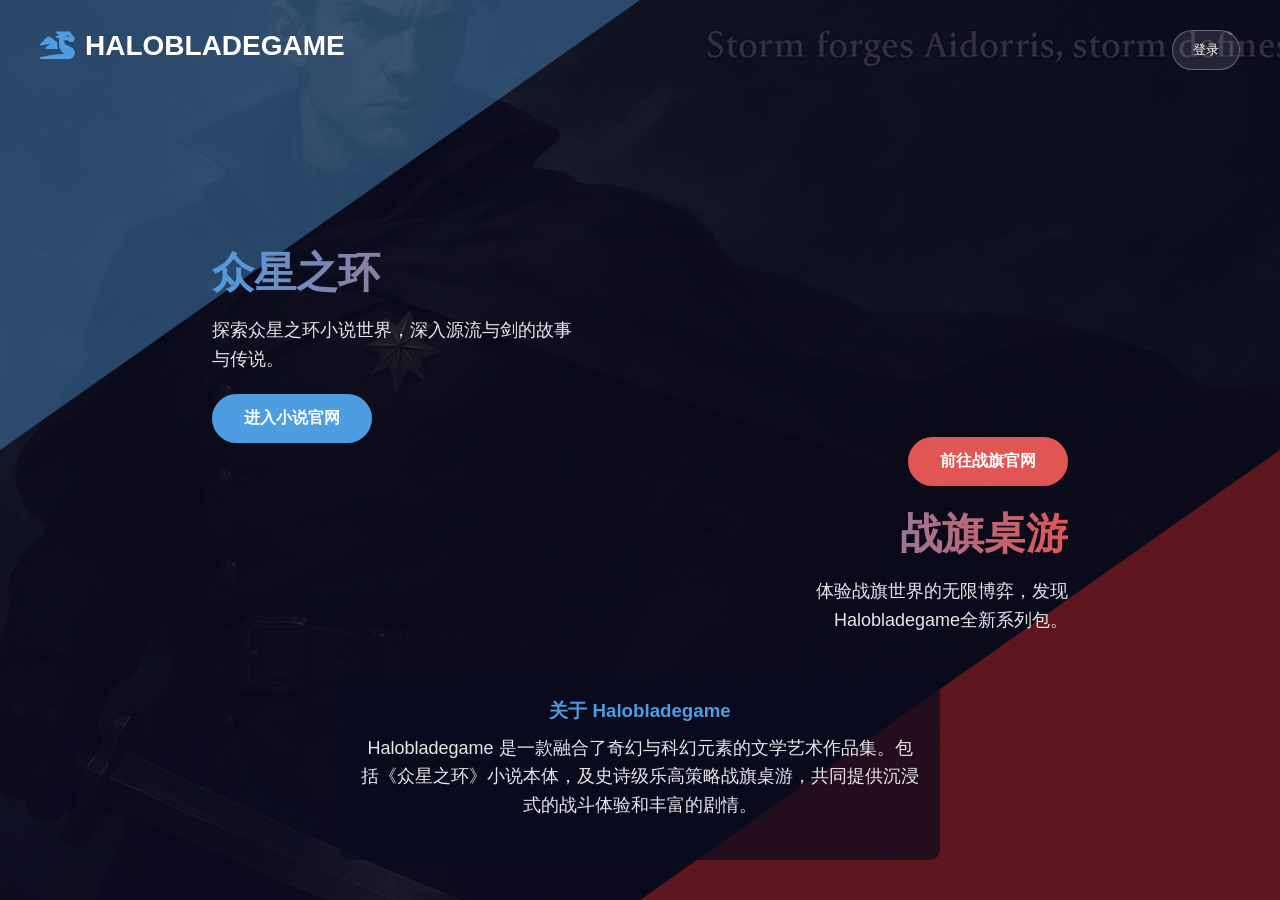
==== index.html @ 0de78743 "Add files via upload" ====
﻿<!DOCTYPE html>
<html lang="zh-CN">
<head>
    <meta charset="UTF-8">
    <meta name="viewport" content="width=device-width, initial-scale=1.0">
    <title>Halobladegame-众星之环</title>
    <link rel="stylesheet" href="https://cdnjs.cloudflare.com/ajax/libs/font-awesome/6.0.0/css/all.min.css">
    <style>
        * {
            margin: 0;
            padding: 0;
            box-sizing: border-box;
            font-family: 'Segoe UI', Tahoma, Geneva, Verdana, sans-serif;
        }

        body {
            overflow: hidden;
            height: 100vh;
            background-color: #0a0a1a;
            color: #fff;
        }

        .container {
            position: relative;
            width: 100%;
            height: 100vh;
            background: linear-gradient(rgba(10, 10, 30, 0.8), rgba(10, 10, 30, 0.9)), url('./picture/main.png') no-repeat center center;
            background-size: cover;
        }

        .split-container {
            position: absolute;
            top: 0;
            left: 0;
            width: 100%;
            height: 100%;
        }

        .split-left {
            position: absolute;
            top: 0;
            left: 0;
            width: 100%;
            height: 100%;
            clip-path: polygon(0 0, 50% 0, 0 50%);
            background: rgba(70, 130, 180, 0.5);
            transition: all 1.5s cubic-bezier(0.25, 0.46, 0.45, 0.94);
            cursor: pointer;
            z-index: 10;
            overflow: hidden;
        }

        .split-right {
            position: absolute;
            top: 0;
            left: 0;
            width: 100%;
            height: 100%;
            clip-path: polygon(100% 100%, 50% 100%, 100% 50%);
            background: rgba(178, 34, 34, 0.5);
            transition: all 1.5s cubic-bezier(0.25, 0.46, 0.45, 0.94);
            cursor: pointer;
            z-index: 10;
            overflow: hidden;
        }

        /* 鼠标悬停时的版图扩张效果 - 扩展到3/4屏幕 */
        .split-left.expanded {
            clip-path: polygon(0 0, 85% 0, 0 85%);
            background: rgba(10, 10, 30, 0.95);
            z-index: 100;
        }

        .split-right.expanded {
            clip-path: polygon(100% 100%, 15% 100%, 100% 15%);
            background: rgba(10, 10, 30, 0.95);
            z-index: 100;
        }

        /* 当一侧悬停时，另一侧缩小 */
        .split-left.contracted {
            clip-path: polygon(0 0, 15% 0, 0 15%);
            opacity: 0.8;
        }

        .split-right.contracted {
            clip-path: polygon(100% 100%, 85% 100%, 100% 85%);
            opacity: 0.8;
        }

        /* 大图边框特效 */
        .border-effect {
            position: absolute;
            opacity: 0;
            transition: opacity 0.8s ease;
            z-index: 5;
            pointer-events: none;
            border: 3px solid;
            box-shadow: 0 0 20px;
            background-size: cover;
            background-position: center;
        }

        .blade-effect {
            width: 150px;
            height: 150px;
            background-image: url('https://images.unsplash.com/photo-1587355760421-b3c56b56e3e8?ixlib=rb-1.2.1&auto=format&fit=crop&w=500&q=60');
            border-color: #4d9de0;
            box-shadow: 0 0 20px rgba(77, 157, 224, 0.8);
        }

        .lego-effect {
            width: 150px;
            height: 150px;
            background-image: url('https://images.unsplash.com/photo-1587654780291-39c9404d746b?ixlib=rb-1.2.1&auto=format&fit=crop&w=500&q=60');
            border-color: #e15554;
            box-shadow: 0 0 20px rgba(225, 85, 84, 0.8);
        }

        .split-left.expanded .border-effect,
        .split-right.expanded .border-effect {
            opacity: 1;
        }

        .split-content {
            position: absolute;
            z-index: 20;
            transition: all 1.2s cubic-bezier(0.25, 0.46, 0.45, 0.94);
            padding: 20px;
            pointer-events: none; /* 防止文本区域干扰悬停检测 */
        }

        /* 调整位置使其更接近中线 */
        .left-content {
            top: 25%;
            left: 15%;
            max-width: 400px;
        }

        .right-content {
            bottom: 25%;
            right: 15%;
            text-align: right;
            max-width: 400px;
        }

        /* 扩展后的内容样式 - 保持绝对坐标不变，提高z-index确保可见 */
        .split-left.expanded ~ .left-content,
        .split-right.expanded ~ .right-content {
            z-index: 101; /* 确保在扩展分区之上 */
        }

        /* 被压缩分区的内容样式 - 只位移，不缩小 */
        .split-left.contracted ~ .left-content {
            top: 5%;
            left: 5%;
            opacity: 0.7;
        }

        .split-right.contracted ~ .right-content {
            bottom: 5%;
            right: 5%;
            opacity: 0.7;
        }

        /* 按钮需要可点击 */
        .split-content .btn {
            pointer-events: auto;
        }

        /* 右侧分区按钮位置调整 */
        .right-content .btn {
            margin-bottom: 20px; /* 按钮在文本上方 */
        }

        .logo {
            position: absolute;
            top: 30px;
            left: 40px;
            font-size: 28px;
            font-weight: 700;
            color: #fff;
            z-index: 100;
            display: flex;
            align-items: center;
        }

            .logo i {
                margin-right: 10px;
                color: #4d9de0;
            }

        .login-container {
            position: absolute;
            top: 30px;
            right: 40px;
            z-index: 100;
        }

        .login-btn {
            background: rgba(255, 255, 255, 0.1);
            border: 1px solid rgba(255, 255, 255, 0.3);
            color: white;
            padding: 10px 20px;
            border-radius: 30px;
            cursor: pointer;
            transition: all 0.3s ease;
            font-weight: 500;
        }

            .login-btn:hover {
                background: rgba(255, 255, 255, 0.2);
                transform: translateY(-2px);
            }

        .login-form {
            position: absolute;
            top: 70px;
            right: 0;
            background: rgba(20, 20, 40, 0.95);
            border-radius: 10px;
            padding: 25px;
            width: 300px;
            box-shadow: 0 10px 30px rgba(0, 0, 0, 0.5);
            display: none;
            z-index: 1000;
        }

            .login-form.active {
                display: block;
                animation: fadeIn 0.3s ease;
            }

        @keyframes fadeIn {
            from {
                opacity: 0;
                transform: translateY(-10px);
            }

            to {
                opacity: 1;
                transform: translateY(0);
            }
        }

        .login-form h3 {
            margin-bottom: 20px;
            text-align: center;
            color: #4d9de0;
        }

        .form-group {
            margin-bottom: 15px;
        }

            .form-group label {
                display: block;
                margin-bottom: 5px;
                font-size: 14px;
            }

            .form-group input {
                width: 100%;
                padding: 10px;
                border-radius: 5px;
                border: 1px solid rgba(255, 255, 255, 0.2);
                background: rgba(255, 255, 255, 0.1);
                color: white;
            }

        .submit-btn {
            width: 100%;
            padding: 12px;
            background: #4d9de0;
            border: none;
            border-radius: 5px;
            color: white;
            font-weight: 600;
            cursor: pointer;
            transition: background 0.3s ease;
        }

            .submit-btn:hover {
                background: #3a8bd4;
            }

        .form-footer {
            margin-top: 15px;
            text-align: center;
            font-size: 14px;
        }

            .form-footer a {
                color: #4d9de0;
                text-decoration: none;
            }

        h1 {
            font-size: 42px;
            margin-bottom: 15px;
            background: linear-gradient(90deg, #4d9de0, #e15554);
            -webkit-background-clip: text;
            -webkit-text-fill-color: transparent;
            transition: all 1.2s ease;
        }

        .split-left.expanded ~ .left-content h1,
        .split-right.expanded ~ .right-content h1 {
            font-size: 48px;
        }

        p {
            font-size: 18px;
            line-height: 1.6;
            margin-bottom: 20px;
            opacity: 0.9;
            transition: all 1.2s ease;
        }

        .split-left.expanded ~ .left-content p,
        .split-right.expanded ~ .right-content p {
            font-size: 20px;
        }

        .btn {
            display: inline-block;
            padding: 12px 30px;
            border-radius: 30px;
            text-decoration: none;
            font-weight: 600;
            transition: all 0.3s ease;
            border: 2px solid transparent;
        }

        .btn-primary {
            background: #4d9de0;
            color: white;
        }

            .btn-primary:hover {
                background: transparent;
                border-color: #4d9de0;
            }

        .btn-secondary {
            background: #e15554;
            color: white;
        }

            .btn-secondary:hover {
                background: transparent;
                border-color: #e15554;
            }

        .game-info {
            position: absolute;
            bottom: 40px;
            left: 50%;
            transform: translateX(-50%);
            text-align: center;
            z-index: 50;
            background: rgba(10, 10, 30, 0.7);
            padding: 20px;
            border-radius: 10px;
            max-width: 600px;
            transition: all 0.8s ease;
        }

        .split-left.expanded ~ .game-info,
        .split-right.expanded ~ .game-info {
            opacity: 0;
        }

        .game-info h3 {
            margin-bottom: 10px;
            color: #4d9de0;
        }

        @media (max-width: 768px) {
            h1 {
                font-size: 32px;
            }

            .left-content, .right-content {
                padding: 15px;
            }

            .game-info {
                width: 90%;
            }

            .blade-effect, .lego-effect {
                width: 100px;
                height: 100px;
            }

            .split-left.expanded ~ .left-content,
            .split-right.expanded ~ .right-content {
                max-width: 80%;
            }
        }
    </style>
</head>
<body>
    <div class="container">
        <div class="logo">
            <i class="fas fa-dragon"></i>
            HALOBLADEGAME
        </div>

        <div class="login-container">
            <button class="login-btn" id="loginBtn">登录</button>
            <div class="login-form" id="loginForm">
                <h3>用户登录</h3>
                <form id="loginFormElement">
                    <div class="form-group">
                        <label for="username">用户名</label>
                        <input type="text" id="username" placeholder="请输入用户名" required>
                    </div>
                    <div class="form-group">
                        <label for="password">密码</label>
                        <input type="password" id="password" placeholder="请输入密码" required>
                    </div>
                    <button type="submit" class="submit-btn">登录</button>
                </form>
                <div class="form-footer">
                    <a href="#">忘记密码?</a> | <a href="#">注册账号</a>
                </div>
            </div>
        </div>

        <div class="split-container">
            <div class="split-left" id="leftSplit">
                <!-- 刀刃大图边框特效 -->
                <div class="border-effect blade-effect" style="top: 10%; left: 5%;"></div>
                <div class="border-effect blade-effect" style="top: 5%; left: 15%;"></div>
                <div class="border-effect blade-effect" style="top: 15%; left: 2%;"></div>
            </div>

            <div class="split-right" id="rightSplit">
                <!-- 乐高大图边框特效 -->
                <div class="border-effect lego-effect" style="bottom: 10%; right: 5%;"></div>
                <div class="border-effect lego-effect" style="bottom: 5%; right: 15%;"></div>
                <div class="border-effect lego-effect" style="bottom: 15%; right: 2%;"></div>
            </div>

            <div class="split-content left-content">
                <h1>众星之环</h1>
                <p>探索众星之环小说世界，深入源流与剑的故事与传说。</p>
                <a href="./HTMLPage1.html" class="btn btn-primary">进入小说官网</a>
            </div>

            <div class="split-content right-content">
                <a href="./HTMLPage2.html" class="btn btn-secondary">前往战旗官网</a>
                <h1>战旗桌游</h1>
                <p>体验战旗世界的无限博弈，发现Halobladegame全新系列包。</p>
            </div>
        </div>

        <div class="game-info">
            <h3>关于 Halobladegame</h3>
            <p>Halobladegame 是一款融合了奇幻与科幻元素的文学艺术作品集。包括《众星之环》小说本体，及史诗级乐高策略战旗桌游，共同提供沉浸式的战斗体验和丰富的剧情。</p>
        </div>
    </div>

    <script>
        document.addEventListener('DOMContentLoaded', function () {
            // 登录功能
            const loginBtn = document.getElementById('loginBtn');
            const loginForm = document.getElementById('loginForm');
            const loginFormElement = document.getElementById('loginFormElement');

            loginBtn.addEventListener('click', function () {
                loginForm.classList.toggle('active');
            });

            // 点击页面其他地方关闭登录表单
            document.addEventListener('click', function (event) {
                if (!loginBtn.contains(event.target) && !loginForm.contains(event.target)) {
                    loginForm.classList.remove('active');
                }
            });

            // 登录表单提交
            loginFormElement.addEventListener('submit', function (e) {
                e.preventDefault();
                const username = document.getElementById('username').value;
                const password = document.getElementById('password').value;

                // 简单的模拟登录验证
                if (username && password) {
                    alert(`欢迎回来，${username}！`);
                    loginForm.classList.remove('active');
                    loginBtn.textContent = username;
                } else {
                    alert('请输入用户名和密码！');
                }
            });

            // 分区悬停效果
            const leftSplit = document.getElementById('leftSplit');
            const rightSplit = document.getElementById('rightSplit');
            const leftContent = document.querySelector('.left-content');
            const rightContent = document.querySelector('.right-content');

            // 左侧内容悬停
            leftContent.addEventListener('mouseenter', function () {
                leftSplit.classList.add('expanded');
                rightSplit.classList.add('contracted');
            });

            leftContent.addEventListener('mouseleave', function () {
                leftSplit.classList.remove('expanded');
                rightSplit.classList.remove('contracted');
            });

            // 右侧内容悬停
            rightContent.addEventListener('mouseenter', function () {
                rightSplit.classList.add('expanded');
                leftSplit.classList.add('contracted');
            });

            rightContent.addEventListener('mouseleave', function () {
                rightSplit.classList.remove('expanded');
                leftSplit.classList.remove('contracted');
            });

            // 动态生成更多大图边框特效
            function generateBorderEffects() {
                const leftSplit = document.getElementById('leftSplit');
                const rightSplit = document.getElementById('rightSplit');

                // 为左上区域添加更多刀刃特效
                for (let i = 0; i < 3; i++) {
                    const blade = document.createElement('div');
                    blade.className = 'border-effect blade-effect';
                    blade.style.top = `${Math.random() * 80 + 10}%`;
                    blade.style.left = `${Math.random() * 20}%`;
                    blade.style.transitionDelay = `${Math.random() * 0.5}s`;
                    leftSplit.appendChild(blade);
                }

                // 为右下区域添加更多乐高特效
                for (let i = 0; i < 3; i++) {
                    const lego = document.createElement('div');
                    lego.className = 'border-effect lego-effect';
                    lego.style.bottom = `${Math.random() * 80 + 10}%`;
                    lego.style.right = `${Math.random() * 20}%`;
                    lego.style.transitionDelay = `${Math.random() * 0.5}s`;
                    rightSplit.appendChild(lego);
                }
            }

            generateBorderEffects();
        });
    </script>
</body>
</html>
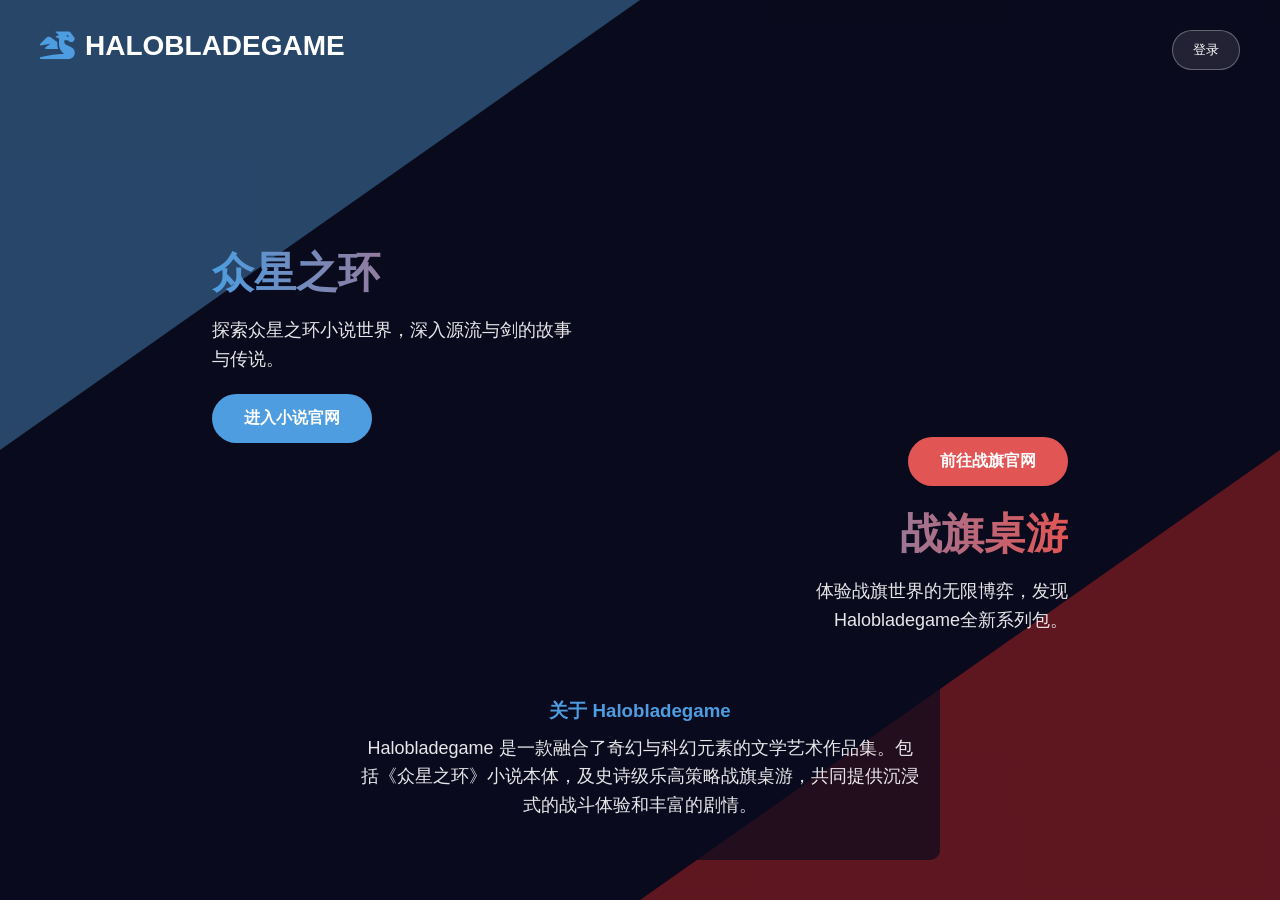
==== commit 0287dd84: "Add files via upload" ====
--- a/index.html
+++ b/index.html
@@ -24,7 +24,7 @@
             position: relative;
             width: 100%;
             height: 100vh;
-            background: linear-gradient(rgba(10, 10, 30, 0.8), rgba(10, 10, 30, 0.9)), url('./picture/main.png') no-repeat center center;
+            background: linear-gradient(rgba(10, 10, 30, 0.8), rgba(10, 10, 30, 0.9)), url('./picture/main4.png') no-repeat center center;
             background-size: cover;
         }
 
@@ -168,7 +168,7 @@
             pointer-events: auto;
         }
 
-        /* 右侧分区按钮位置调整 */
+        /* 右侧分区按钮位置调整 - PC端保持不变 */
         .right-content .btn {
             margin-bottom: 20px; /* 按钮在文本上方 */
         }
@@ -376,17 +376,65 @@
             color: #4d9de0;
         }
 
+        /* 移动端响应式设计 */
         @media (max-width: 768px) {
             h1 {
                 font-size: 32px;
             }
 
             .left-content, .right-content {
-                padding: 15px;
-            }
+                position: relative;
+                top: auto;
+                bottom: auto;
+                left: auto;
+                right: auto;
+                text-align: center;
+                max-width: 100%;
+                padding: 20px 15px;
+                margin-bottom: 20px;
+            }
+
+            .right-content {
+                margin-bottom: 0;
+            }
+
+            .split-container {
+                display: flex;
+                flex-direction: column;
+                justify-content: center;
+                align-items: center;
+                height: 80%;
+                padding: 0 15px;
+            }
+
+            .split-content {
+                width: 100%;
+                pointer-events: auto;
+            }
+
+                .split-content .btn {
+                    display: block;
+                    width: 100%;
+                    max-width: 280px;
+                    margin: 0 auto 15px;
+                }
+
+            /* 移动端调整右侧内容区域按钮顺序 */
+            .right-content {
+                display: flex;
+                flex-direction: column;
+            }
+
+                .right-content .btn {
+                    order: -1;
+                    margin-bottom: 15px;
+                }
 
             .game-info {
                 width: 90%;
+                padding: 15px;
+                font-size: 14px;
+                bottom: 20px;
             }
 
             .blade-effect, .lego-effect {
@@ -396,7 +444,53 @@
 
             .split-left.expanded ~ .left-content,
             .split-right.expanded ~ .right-content {
-                max-width: 80%;
+                max-width: 100%;
+            }
+
+            .logo {
+                top: 20px;
+                left: 20px;
+                font-size: 20px;
+            }
+
+            .login-container {
+                top: 20px;
+                right: 20px;
+            }
+
+            .login-form {
+                width: 280px;
+                right: -10px;
+            }
+        }
+
+        /* 小屏幕手机优化 */
+        @media (max-width: 480px) {
+            h1 {
+                font-size: 28px;
+            }
+
+            p {
+                font-size: 16px;
+            }
+
+            .btn {
+                padding: 10px 20px;
+                font-size: 14px;
+            }
+
+            .game-info {
+                padding: 10px;
+                font-size: 13px;
+            }
+
+            .logo {
+                font-size: 18px;
+            }
+
+            .login-btn {
+                padding: 8px 16px;
+                font-size: 14px;
             }
         }
     </style>
@@ -503,27 +597,32 @@
             const leftContent = document.querySelector('.left-content');
             const rightContent = document.querySelector('.right-content');
 
-            // 左侧内容悬停
-            leftContent.addEventListener('mouseenter', function () {
-                leftSplit.classList.add('expanded');
-                rightSplit.classList.add('contracted');
-            });
-
-            leftContent.addEventListener('mouseleave', function () {
-                leftSplit.classList.remove('expanded');
-                rightSplit.classList.remove('contracted');
-            });
-
-            // 右侧内容悬停
-            rightContent.addEventListener('mouseenter', function () {
-                rightSplit.classList.add('expanded');
-                leftSplit.classList.add('contracted');
-            });
-
-            rightContent.addEventListener('mouseleave', function () {
-                rightSplit.classList.remove('expanded');
-                leftSplit.classList.remove('contracted');
-            });
+            // 检测是否为移动设备
+            const isMobile = window.innerWidth <= 768;
+
+            if (!isMobile) {
+                // 只在非移动设备上应用悬停效果
+                leftContent.addEventListener('mouseenter', function () {
+                    leftSplit.classList.add('expanded');
+                    rightSplit.classList.add('contracted');
+                });
+
+                leftContent.addEventListener('mouseleave', function () {
+                    leftSplit.classList.remove('expanded');
+                    rightSplit.classList.remove('contracted');
+                });
+
+                // 右侧内容悬停
+                rightContent.addEventListener('mouseenter', function () {
+                    rightSplit.classList.add('expanded');
+                    leftSplit.classList.add('contracted');
+                });
+
+                rightContent.addEventListener('mouseleave', function () {
+                    rightSplit.classList.remove('expanded');
+                    leftSplit.classList.remove('contracted');
+                });
+            }
 
             // 动态生成更多大图边框特效
             function generateBorderEffects() {
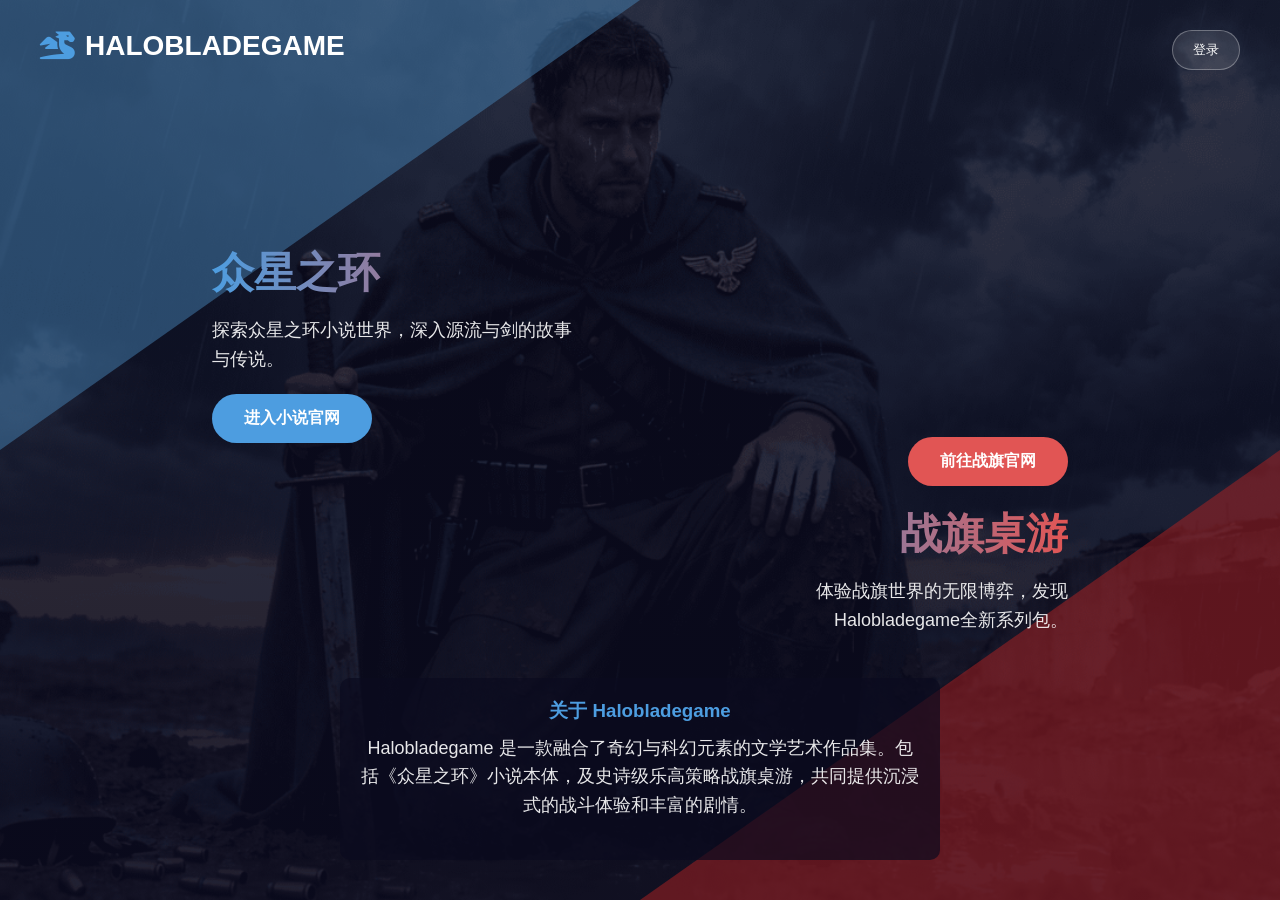
==== commit 37e2c8d0: "Add files via upload" ====
--- a/index.html
+++ b/index.html
@@ -1,6 +1,7 @@
 ﻿<!DOCTYPE html>
 <html lang="zh-CN">
 <head>
+    <link rel="icon" href="/favicon.ico" type="image/x-icon">
     <meta charset="UTF-8">
     <meta name="viewport" content="width=device-width, initial-scale=1.0">
     <title>Halobladegame-众星之环</title>
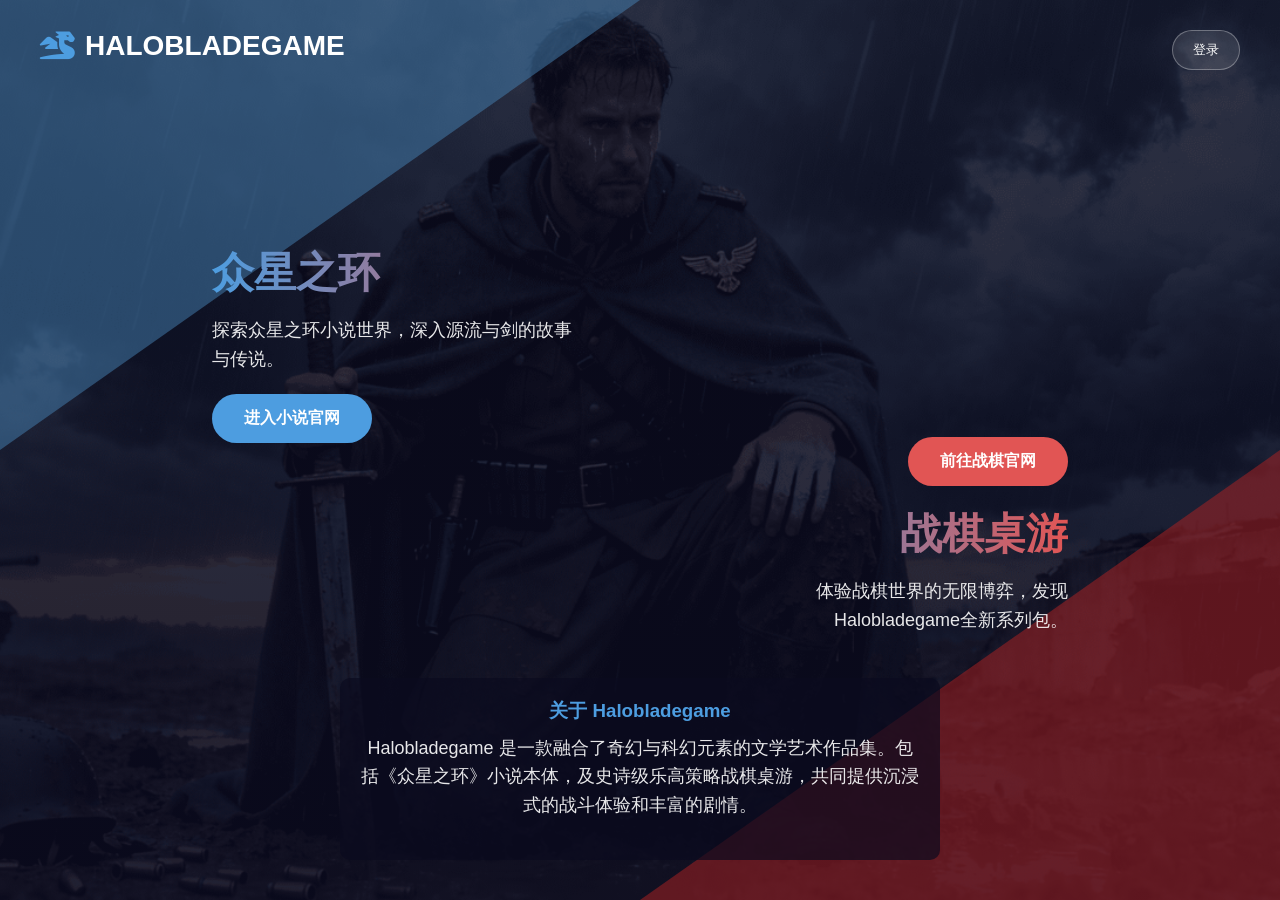
==== commit b2e16d24: "Add files via upload" ====
--- a/index.html
+++ b/index.html
@@ -546,15 +546,15 @@
             </div>
 
             <div class="split-content right-content">
-                <a href="./HTMLPage2.html" class="btn btn-secondary">前往战旗官网</a>
-                <h1>战旗桌游</h1>
-                <p>体验战旗世界的无限博弈，发现Halobladegame全新系列包。</p>
+                <a href="./HTMLPage2.html" class="btn btn-secondary">前往战棋官网</a>
+                <h1>战棋桌游</h1>
+                <p>体验战棋世界的无限博弈，发现Halobladegame全新系列包。</p>
             </div>
         </div>
 
         <div class="game-info">
             <h3>关于 Halobladegame</h3>
-            <p>Halobladegame 是一款融合了奇幻与科幻元素的文学艺术作品集。包括《众星之环》小说本体，及史诗级乐高策略战旗桌游，共同提供沉浸式的战斗体验和丰富的剧情。</p>
+            <p>Halobladegame 是一款融合了奇幻与科幻元素的文学艺术作品集。包括《众星之环》小说本体，及史诗级乐高策略战棋桌游，共同提供沉浸式的战斗体验和丰富的剧情。</p>
         </div>
     </div>
 
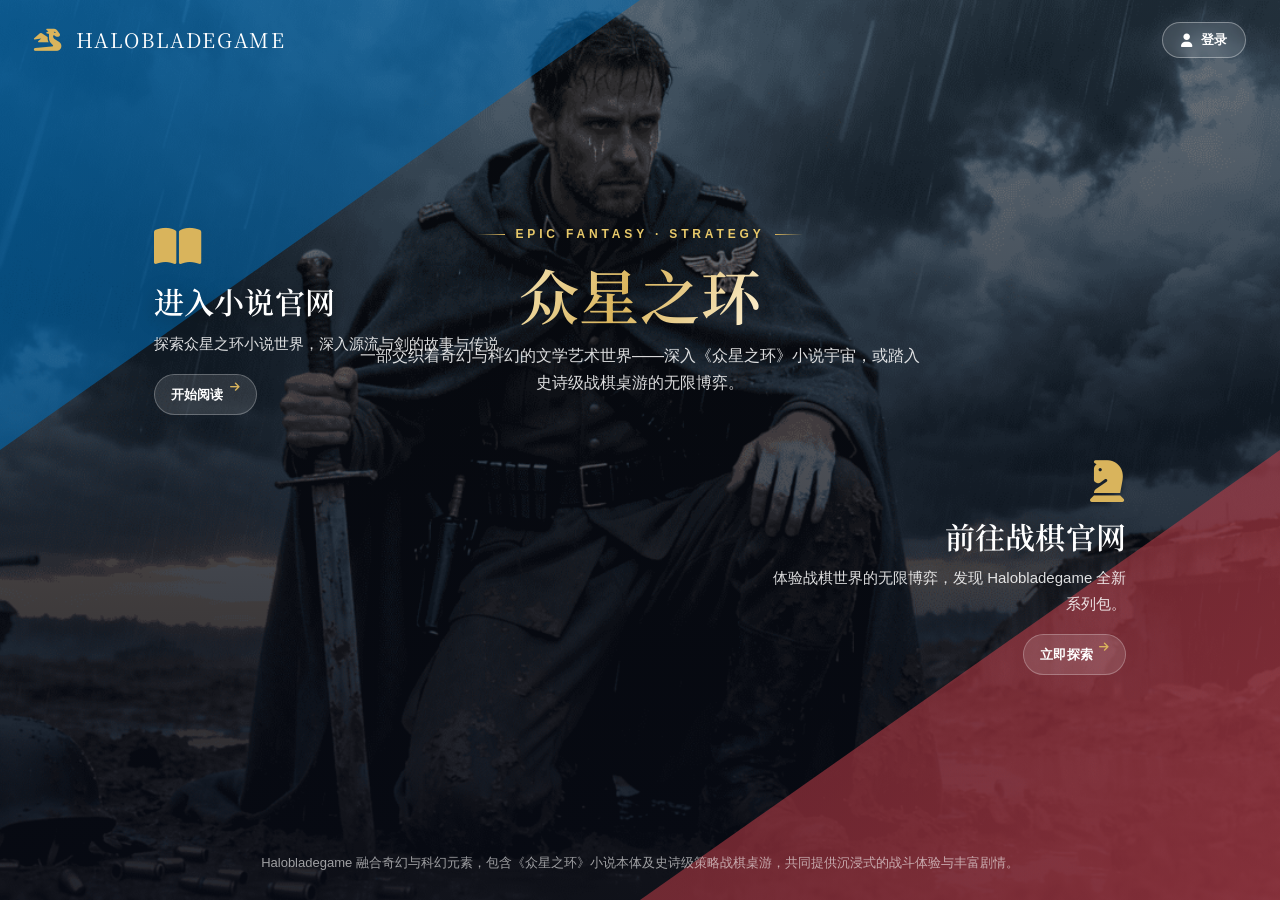
==== commit 35de7f34: "Add files via upload" ====
--- a/index.html
+++ b/index.html
@@ -1,658 +1,139 @@
-﻿<!DOCTYPE html>
-<html lang="zh-CN">
-<head>
-    <link rel="icon" href="/favicon.ico" type="image/x-icon">
-    <meta charset="UTF-8">
-    <meta name="viewport" content="width=device-width, initial-scale=1.0">
-    <title>Halobladegame-众星之环</title>
-    <link rel="stylesheet" href="https://cdnjs.cloudflare.com/ajax/libs/font-awesome/6.0.0/css/all.min.css">
-    <style>
-        * {
-            margin: 0;
-            padding: 0;
-            box-sizing: border-box;
-            font-family: 'Segoe UI', Tahoma, Geneva, Verdana, sans-serif;
-        }
-
-        body {
-            overflow: hidden;
-            height: 100vh;
-            background-color: #0a0a1a;
-            color: #fff;
-        }
-
-        .container {
-            position: relative;
-            width: 100%;
-            height: 100vh;
-            background: linear-gradient(rgba(10, 10, 30, 0.8), rgba(10, 10, 30, 0.9)), url('./picture/main4.png') no-repeat center center;
-            background-size: cover;
-        }
-
-        .split-container {
-            position: absolute;
-            top: 0;
-            left: 0;
-            width: 100%;
-            height: 100%;
-        }
-
-        .split-left {
-            position: absolute;
-            top: 0;
-            left: 0;
-            width: 100%;
-            height: 100%;
-            clip-path: polygon(0 0, 50% 0, 0 50%);
-            background: rgba(70, 130, 180, 0.5);
-            transition: all 1.5s cubic-bezier(0.25, 0.46, 0.45, 0.94);
-            cursor: pointer;
-            z-index: 10;
-            overflow: hidden;
-        }
-
-        .split-right {
-            position: absolute;
-            top: 0;
-            left: 0;
-            width: 100%;
-            height: 100%;
-            clip-path: polygon(100% 100%, 50% 100%, 100% 50%);
-            background: rgba(178, 34, 34, 0.5);
-            transition: all 1.5s cubic-bezier(0.25, 0.46, 0.45, 0.94);
-            cursor: pointer;
-            z-index: 10;
-            overflow: hidden;
-        }
-
-        /* 鼠标悬停时的版图扩张效果 - 扩展到3/4屏幕 */
-        .split-left.expanded {
-            clip-path: polygon(0 0, 85% 0, 0 85%);
-            background: rgba(10, 10, 30, 0.95);
-            z-index: 100;
-        }
-
-        .split-right.expanded {
-            clip-path: polygon(100% 100%, 15% 100%, 100% 15%);
-            background: rgba(10, 10, 30, 0.95);
-            z-index: 100;
-        }
-
-        /* 当一侧悬停时，另一侧缩小 */
-        .split-left.contracted {
-            clip-path: polygon(0 0, 15% 0, 0 15%);
-            opacity: 0.8;
-        }
-
-        .split-right.contracted {
-            clip-path: polygon(100% 100%, 85% 100%, 100% 85%);
-            opacity: 0.8;
-        }
-
-        /* 大图边框特效 */
-        .border-effect {
-            position: absolute;
-            opacity: 0;
-            transition: opacity 0.8s ease;
-            z-index: 5;
-            pointer-events: none;
-            border: 3px solid;
-            box-shadow: 0 0 20px;
-            background-size: cover;
-            background-position: center;
-        }
-
-        .blade-effect {
-            width: 150px;
-            height: 150px;
-            background-image: url('https://images.unsplash.com/photo-1587355760421-b3c56b56e3e8?ixlib=rb-1.2.1&auto=format&fit=crop&w=500&q=60');
-            border-color: #4d9de0;
-            box-shadow: 0 0 20px rgba(77, 157, 224, 0.8);
-        }
-
-        .lego-effect {
-            width: 150px;
-            height: 150px;
-            background-image: url('https://images.unsplash.com/photo-1587654780291-39c9404d746b?ixlib=rb-1.2.1&auto=format&fit=crop&w=500&q=60');
-            border-color: #e15554;
-            box-shadow: 0 0 20px rgba(225, 85, 84, 0.8);
-        }
-
-        .split-left.expanded .border-effect,
-        .split-right.expanded .border-effect {
-            opacity: 1;
-        }
-
-        .split-content {
-            position: absolute;
-            z-index: 20;
-            transition: all 1.2s cubic-bezier(0.25, 0.46, 0.45, 0.94);
-            padding: 20px;
-            pointer-events: none; /* 防止文本区域干扰悬停检测 */
-        }
-
-        /* 调整位置使其更接近中线 */
-        .left-content {
-            top: 25%;
-            left: 15%;
-            max-width: 400px;
-        }
-
-        .right-content {
-            bottom: 25%;
-            right: 15%;
-            text-align: right;
-            max-width: 400px;
-        }
-
-        /* 扩展后的内容样式 - 保持绝对坐标不变，提高z-index确保可见 */
-        .split-left.expanded ~ .left-content,
-        .split-right.expanded ~ .right-content {
-            z-index: 101; /* 确保在扩展分区之上 */
-        }
-
-        /* 被压缩分区的内容样式 - 只位移，不缩小 */
-        .split-left.contracted ~ .left-content {
-            top: 5%;
-            left: 5%;
-            opacity: 0.7;
-        }
-
-        .split-right.contracted ~ .right-content {
-            bottom: 5%;
-            right: 5%;
-            opacity: 0.7;
-        }
-
-        /* 按钮需要可点击 */
-        .split-content .btn {
-            pointer-events: auto;
-        }
-
-        /* 右侧分区按钮位置调整 - PC端保持不变 */
-        .right-content .btn {
-            margin-bottom: 20px; /* 按钮在文本上方 */
-        }
-
-        .logo {
-            position: absolute;
-            top: 30px;
-            left: 40px;
-            font-size: 28px;
-            font-weight: 700;
-            color: #fff;
-            z-index: 100;
-            display: flex;
-            align-items: center;
-        }
-
-            .logo i {
-                margin-right: 10px;
-                color: #4d9de0;
-            }
-
-        .login-container {
-            position: absolute;
-            top: 30px;
-            right: 40px;
-            z-index: 100;
-        }
-
-        .login-btn {
-            background: rgba(255, 255, 255, 0.1);
-            border: 1px solid rgba(255, 255, 255, 0.3);
-            color: white;
-            padding: 10px 20px;
-            border-radius: 30px;
-            cursor: pointer;
-            transition: all 0.3s ease;
-            font-weight: 500;
-        }
-
-            .login-btn:hover {
-                background: rgba(255, 255, 255, 0.2);
-                transform: translateY(-2px);
-            }
-
-        .login-form {
-            position: absolute;
-            top: 70px;
-            right: 0;
-            background: rgba(20, 20, 40, 0.95);
-            border-radius: 10px;
-            padding: 25px;
-            width: 300px;
-            box-shadow: 0 10px 30px rgba(0, 0, 0, 0.5);
-            display: none;
-            z-index: 1000;
-        }
-
-            .login-form.active {
-                display: block;
-                animation: fadeIn 0.3s ease;
-            }
-
-        @keyframes fadeIn {
-            from {
-                opacity: 0;
-                transform: translateY(-10px);
-            }
-
-            to {
-                opacity: 1;
-                transform: translateY(0);
-            }
-        }
-
-        .login-form h3 {
-            margin-bottom: 20px;
-            text-align: center;
-            color: #4d9de0;
-        }
-
-        .form-group {
-            margin-bottom: 15px;
-        }
-
-            .form-group label {
-                display: block;
-                margin-bottom: 5px;
-                font-size: 14px;
-            }
-
-            .form-group input {
-                width: 100%;
-                padding: 10px;
-                border-radius: 5px;
-                border: 1px solid rgba(255, 255, 255, 0.2);
-                background: rgba(255, 255, 255, 0.1);
-                color: white;
-            }
-
-        .submit-btn {
-            width: 100%;
-            padding: 12px;
-            background: #4d9de0;
-            border: none;
-            border-radius: 5px;
-            color: white;
-            font-weight: 600;
-            cursor: pointer;
-            transition: background 0.3s ease;
-        }
-
-            .submit-btn:hover {
-                background: #3a8bd4;
-            }
-
-        .form-footer {
-            margin-top: 15px;
-            text-align: center;
-            font-size: 14px;
-        }
-
-            .form-footer a {
-                color: #4d9de0;
-                text-decoration: none;
-            }
-
-        h1 {
-            font-size: 42px;
-            margin-bottom: 15px;
-            background: linear-gradient(90deg, #4d9de0, #e15554);
-            -webkit-background-clip: text;
-            -webkit-text-fill-color: transparent;
-            transition: all 1.2s ease;
-        }
-
-        .split-left.expanded ~ .left-content h1,
-        .split-right.expanded ~ .right-content h1 {
-            font-size: 48px;
-        }
-
-        p {
-            font-size: 18px;
-            line-height: 1.6;
-            margin-bottom: 20px;
-            opacity: 0.9;
-            transition: all 1.2s ease;
-        }
-
-        .split-left.expanded ~ .left-content p,
-        .split-right.expanded ~ .right-content p {
-            font-size: 20px;
-        }
-
-        .btn {
-            display: inline-block;
-            padding: 12px 30px;
-            border-radius: 30px;
-            text-decoration: none;
-            font-weight: 600;
-            transition: all 0.3s ease;
-            border: 2px solid transparent;
-        }
-
-        .btn-primary {
-            background: #4d9de0;
-            color: white;
-        }
-
-            .btn-primary:hover {
-                background: transparent;
-                border-color: #4d9de0;
-            }
-
-        .btn-secondary {
-            background: #e15554;
-            color: white;
-        }
-
-            .btn-secondary:hover {
-                background: transparent;
-                border-color: #e15554;
-            }
-
-        .game-info {
-            position: absolute;
-            bottom: 40px;
-            left: 50%;
-            transform: translateX(-50%);
-            text-align: center;
-            z-index: 50;
-            background: rgba(10, 10, 30, 0.7);
-            padding: 20px;
-            border-radius: 10px;
-            max-width: 600px;
-            transition: all 0.8s ease;
-        }
-
-        .split-left.expanded ~ .game-info,
-        .split-right.expanded ~ .game-info {
-            opacity: 0;
-        }
-
-        .game-info h3 {
-            margin-bottom: 10px;
-            color: #4d9de0;
-        }
-
-        /* 移动端响应式设计 */
-        @media (max-width: 768px) {
-            h1 {
-                font-size: 32px;
-            }
-
-            .left-content, .right-content {
-                position: relative;
-                top: auto;
-                bottom: auto;
-                left: auto;
-                right: auto;
-                text-align: center;
-                max-width: 100%;
-                padding: 20px 15px;
-                margin-bottom: 20px;
-            }
-
-            .right-content {
-                margin-bottom: 0;
-            }
-
-            .split-container {
-                display: flex;
-                flex-direction: column;
-                justify-content: center;
-                align-items: center;
-                height: 80%;
-                padding: 0 15px;
-            }
-
-            .split-content {
-                width: 100%;
-                pointer-events: auto;
-            }
-
-                .split-content .btn {
-                    display: block;
-                    width: 100%;
-                    max-width: 280px;
-                    margin: 0 auto 15px;
-                }
-
-            /* 移动端调整右侧内容区域按钮顺序 */
-            .right-content {
-                display: flex;
-                flex-direction: column;
-            }
-
-                .right-content .btn {
-                    order: -1;
-                    margin-bottom: 15px;
-                }
-
-            .game-info {
-                width: 90%;
-                padding: 15px;
-                font-size: 14px;
-                bottom: 20px;
-            }
-
-            .blade-effect, .lego-effect {
-                width: 100px;
-                height: 100px;
-            }
-
-            .split-left.expanded ~ .left-content,
-            .split-right.expanded ~ .right-content {
-                max-width: 100%;
-            }
-
-            .logo {
-                top: 20px;
-                left: 20px;
-                font-size: 20px;
-            }
-
-            .login-container {
-                top: 20px;
-                right: 20px;
-            }
-
-            .login-form {
-                width: 280px;
-                right: -10px;
-            }
-        }
-
-        /* 小屏幕手机优化 */
-        @media (max-width: 480px) {
-            h1 {
-                font-size: 28px;
-            }
-
-            p {
-                font-size: 16px;
-            }
-
-            .btn {
-                padding: 10px 20px;
-                font-size: 14px;
-            }
-
-            .game-info {
-                padding: 10px;
-                font-size: 13px;
-            }
-
-            .logo {
-                font-size: 18px;
-            }
-
-            .login-btn {
-                padding: 8px 16px;
-                font-size: 14px;
-            }
-        }
-    </style>
-</head>
-<body>
-    <div class="container">
-        <div class="logo">
-            <i class="fas fa-dragon"></i>
-            HALOBLADEGAME
-        </div>
-
-        <div class="login-container">
-            <button class="login-btn" id="loginBtn">登录</button>
-            <div class="login-form" id="loginForm">
-                <h3>用户登录</h3>
-                <form id="loginFormElement">
-                    <div class="form-group">
-                        <label for="username">用户名</label>
-                        <input type="text" id="username" placeholder="请输入用户名" required>
-                    </div>
-                    <div class="form-group">
-                        <label for="password">密码</label>
-                        <input type="password" id="password" placeholder="请输入密码" required>
-                    </div>
-                    <button type="submit" class="submit-btn">登录</button>
-                </form>
-                <div class="form-footer">
-                    <a href="#">忘记密码?</a> | <a href="#">注册账号</a>
-                </div>
-            </div>
-        </div>
-
-        <div class="split-container">
-            <div class="split-left" id="leftSplit">
-                <!-- 刀刃大图边框特效 -->
-                <div class="border-effect blade-effect" style="top: 10%; left: 5%;"></div>
-                <div class="border-effect blade-effect" style="top: 5%; left: 15%;"></div>
-                <div class="border-effect blade-effect" style="top: 15%; left: 2%;"></div>
-            </div>
-
-            <div class="split-right" id="rightSplit">
-                <!-- 乐高大图边框特效 -->
-                <div class="border-effect lego-effect" style="bottom: 10%; right: 5%;"></div>
-                <div class="border-effect lego-effect" style="bottom: 5%; right: 15%;"></div>
-                <div class="border-effect lego-effect" style="bottom: 15%; right: 2%;"></div>
-            </div>
-
-            <div class="split-content left-content">
-                <h1>众星之环</h1>
-                <p>探索众星之环小说世界，深入源流与剑的故事与传说。</p>
-                <a href="./HTMLPage1.html" class="btn btn-primary">进入小说官网</a>
-            </div>
-
-            <div class="split-content right-content">
-                <a href="./HTMLPage2.html" class="btn btn-secondary">前往战棋官网</a>
-                <h1>战棋桌游</h1>
-                <p>体验战棋世界的无限博弈，发现Halobladegame全新系列包。</p>
-            </div>
-        </div>
-
-        <div class="game-info">
-            <h3>关于 Halobladegame</h3>
-            <p>Halobladegame 是一款融合了奇幻与科幻元素的文学艺术作品集。包括《众星之环》小说本体，及史诗级乐高策略战棋桌游，共同提供沉浸式的战斗体验和丰富的剧情。</p>
-        </div>
-    </div>
-
-    <script>
-        document.addEventListener('DOMContentLoaded', function () {
-            // 登录功能
-            const loginBtn = document.getElementById('loginBtn');
-            const loginForm = document.getElementById('loginForm');
-            const loginFormElement = document.getElementById('loginFormElement');
-
-            loginBtn.addEventListener('click', function () {
-                loginForm.classList.toggle('active');
-            });
-
-            // 点击页面其他地方关闭登录表单
-            document.addEventListener('click', function (event) {
-                if (!loginBtn.contains(event.target) && !loginForm.contains(event.target)) {
-                    loginForm.classList.remove('active');
-                }
-            });
-
-            // 登录表单提交
-            loginFormElement.addEventListener('submit', function (e) {
-                e.preventDefault();
-                const username = document.getElementById('username').value;
-                const password = document.getElementById('password').value;
-
-                // 简单的模拟登录验证
-                if (username && password) {
-                    alert(`欢迎回来，${username}！`);
-                    loginForm.classList.remove('active');
-                    loginBtn.textContent = username;
-                } else {
-                    alert('请输入用户名和密码！');
-                }
-            });
-
-            // 分区悬停效果
-            const leftSplit = document.getElementById('leftSplit');
-            const rightSplit = document.getElementById('rightSplit');
-            const leftContent = document.querySelector('.left-content');
-            const rightContent = document.querySelector('.right-content');
-
-            // 检测是否为移动设备
-            const isMobile = window.innerWidth <= 768;
-
-            if (!isMobile) {
-                // 只在非移动设备上应用悬停效果
-                leftContent.addEventListener('mouseenter', function () {
-                    leftSplit.classList.add('expanded');
-                    rightSplit.classList.add('contracted');
-                });
-
-                leftContent.addEventListener('mouseleave', function () {
-                    leftSplit.classList.remove('expanded');
-                    rightSplit.classList.remove('contracted');
-                });
-
-                // 右侧内容悬停
-                rightContent.addEventListener('mouseenter', function () {
-                    rightSplit.classList.add('expanded');
-                    leftSplit.classList.add('contracted');
-                });
-
-                rightContent.addEventListener('mouseleave', function () {
-                    rightSplit.classList.remove('expanded');
-                    leftSplit.classList.remove('contracted');
-                });
-            }
-
-            // 动态生成更多大图边框特效
-            function generateBorderEffects() {
-                const leftSplit = document.getElementById('leftSplit');
-                const rightSplit = document.getElementById('rightSplit');
-
-                // 为左上区域添加更多刀刃特效
-                for (let i = 0; i < 3; i++) {
-                    const blade = document.createElement('div');
-                    blade.className = 'border-effect blade-effect';
-                    blade.style.top = `${Math.random() * 80 + 10}%`;
-                    blade.style.left = `${Math.random() * 20}%`;
-                    blade.style.transitionDelay = `${Math.random() * 0.5}s`;
-                    leftSplit.appendChild(blade);
-                }
-
-                // 为右下区域添加更多乐高特效
-                for (let i = 0; i < 3; i++) {
-                    const lego = document.createElement('div');
-                    lego.className = 'border-effect lego-effect';
-                    lego.style.bottom = `${Math.random() * 80 + 10}%`;
-                    lego.style.right = `${Math.random() * 20}%`;
-                    lego.style.transitionDelay = `${Math.random() * 0.5}s`;
-                    rightSplit.appendChild(lego);
-                }
-            }
-
-            generateBorderEffects();
-        });
-    </script>
-</body>
-</html>+<!DOCTYPE html>
+<html lang="zh-CN">
+<head>
+    <link rel="icon" href="/favicon.ico" type="image/x-icon">
+    <meta charset="UTF-8">
+    <meta name="viewport" content="width=device-width, initial-scale=1.0">
+    <title>Halobladegame · 众星之环</title>
+    <link rel="stylesheet" href="https://cdnjs.cloudflare.com/ajax/libs/font-awesome/6.4.0/css/all.min.css">
+    <link rel="stylesheet" href="./css/haloblade.css">
+</head>
+<body>
+    <div class="portal" style="background-image: url('./picture/main4.png')">
+        <!-- 顶部栏 -->
+        <div class="portal-top">
+            <div class="portal-title">
+                <i class="fas fa-dragon"></i>
+                <span>HALOBLADEGAME</span>
+            </div>
+            <button class="btn btn-ghost btn-sm" id="login-btn">
+                <i class="fas fa-user"></i> 登录
+            </button>
+        </div>
+
+        <!-- 中央标题 -->
+        <div class="portal-center">
+            <span class="eyebrow" style="color:#e8c96a;">EPIC FANTASY · STRATEGY</span>
+            <h1><span class="gold-gradient">众星之环</span></h1>
+            <p>一部交织着奇幻与科幻的文学艺术世界——深入《众星之环》小说宇宙，或踏入史诗级战棋桌游的无限博弈。</p>
+        </div>
+
+        <!-- 左上/右下斜线二分：整侧为一个按钮，悬停扩张并挤压另一侧 -->
+        <div class="portal-split" id="portal-split">
+            <div class="split-pane split-left" id="split-left">
+                <div class="border-effect fx-circle fx-novel" style="top: 13%; left: 3%; width: 150px; height: 150px; background-image: url('./picture/c1.jpg');"></div>
+                <div class="border-effect fx-circle fx-novel" style="top: 5%; left: 15%; width: 92px; height: 92px; background-image: url('./picture/c2.jpeg'); transform: rotate(7deg);"></div>
+                <div class="border-effect fx-round fx-novel" style="top: 21%; left: 1%; width: 108px; height: 136px; background-image: url('./picture/c3.jpeg'); transform: rotate(-7deg);"></div>
+                <div class="border-effect fx-circle fx-novel" style="top: 2%; left: 6%; width: 78px; height: 78px; background-image: url('./picture/c4.jpeg'); transform: rotate(-5deg);"></div>
+            </div>
+            <div class="split-pane split-right" id="split-right">
+                <div class="border-effect fx-round fx-shop" style="bottom: 12%; right: 3%; width: 148px; height: 148px; background-image: url('./picture/chosen-blood.jpg');"></div>
+                <div class="border-effect fx-round fx-shop" style="bottom: 5%; right: 14%; width: 98px; height: 124px; background-image: url('./picture/land-cannon.jpg'); transform: rotate(-6deg);"></div>
+                <div class="border-effect fx-circle fx-shop" style="bottom: 20%; right: 2%; width: 96px; height: 96px; background-image: url('./picture/wings-nights.jpg'); transform: rotate(6deg);"></div>
+                <div class="border-effect fx-round fx-shop" style="bottom: 3%; right: 6%; width: 82px; height: 82px; background-image: url('./picture/storm-bringers.jpg'); transform: rotate(5deg);"></div>
+            </div>
+
+            <div class="split-content split-content-left">
+                <i class="fas fa-book-open"></i>
+                <h2>进入小说官网</h2>
+                <p>探索众星之环小说世界，深入源流与剑的故事与传说。</p>
+                <span class="split-cta">开始阅读 <i class="fas fa-arrow-right"></i></span>
+            </div>
+            <div class="split-content split-content-right">
+                <i class="fas fa-chess-knight"></i>
+                <h2>前往战棋官网</h2>
+                <p>体验战棋世界的无限博弈，发现 Halobladegame 全新系列包。</p>
+                <span class="split-cta">立即探索 <i class="fas fa-arrow-right"></i></span>
+            </div>
+        </div>
+
+        <div class="portal-footnote">
+            Halobladegame 融合奇幻与科幻元素，包含《众星之环》小说本体及史诗级策略战棋桌游，共同提供沉浸式的战斗体验与丰富剧情。
+        </div>
+    </div>
+
+    <!-- 登录弹窗 -->
+    <div class="modal" id="login-modal">
+        <div class="modal-content">
+            <button class="modal-close" data-modal-close>&times;</button>
+            <h3 class="modal-title">用户登录</h3>
+            <form id="login-form">
+                <div style="margin-bottom: 16px;">
+                    <label for="username" style="display:block; font-size:14px; margin-bottom:6px;">用户名</label>
+                    <input type="text" id="username" placeholder="请输入用户名" required
+                        style="width:100%; padding:11px 14px; border:1px solid var(--line); border-radius:9px; background:var(--surface-2); color:var(--ink); font-size:14px; outline:none;">
+                </div>
+                <div style="margin-bottom: 18px;">
+                    <label for="password" style="display:block; font-size:14px; margin-bottom:6px;">密码</label>
+                    <input type="password" id="password" placeholder="请输入密码" required
+                        style="width:100%; padding:11px 14px; border:1px solid var(--line); border-radius:9px; background:var(--surface-2); color:var(--ink); font-size:14px; outline:none;">
+                </div>
+                <button type="submit" class="btn btn-primary btn-block"><i class="fas fa-right-to-bracket"></i> 登录</button>
+                <div style="text-align:center; margin-top:14px; font-size:13px; color:var(--ink-soft);">
+                    <a href="#" style="color:var(--primary-2); text-decoration:none;">忘记密码?</a> ·
+                    <a href="#" style="color:var(--primary-2); text-decoration:none;">注册账号</a>
+                </div>
+            </form>
+        </div>
+    </div>
+
+    <script src="./js/haloblade.js"></script>
+    <script>
+        (function () {
+            /* ---- 登录 ---- */
+            var loginBtn = document.getElementById('login-btn');
+            var loginForm = document.getElementById('login-form');
+            loginBtn.addEventListener('click', function () { HB.openModal('login-modal'); });
+            loginForm.addEventListener('submit', function (e) {
+                e.preventDefault();
+                var username = document.getElementById('username').value.trim();
+                var password = document.getElementById('password').value.trim();
+                if (username && password) {
+                    HB.toast.success('欢迎回来，' + username + '！');
+                    HB.closeModal('login-modal');
+                    loginBtn.innerHTML = '<i class="fas fa-user"></i> ' + username;
+                } else {
+                    HB.toast.error('请输入用户名和密码！');
+                }
+            });
+
+            /* ---- 斜线二分：悬停扩张 + 点击导航 ---- */
+            var split = document.getElementById('portal-split');
+            var LEFT_URL = './HTMLPage1.html';
+            var RIGHT_URL = './HTMLPage2.html';
+
+            function sideOf(e) {
+                var rect = split.getBoundingClientRect();
+                var x = e.clientX - rect.left;
+                var y = e.clientY - rect.top;
+                /* 反斜对角线（右上→左下）：x/W + y/H < 1 视为左上侧 */
+                return (x / rect.width + y / rect.height) < 1;
+            }
+
+            if (split) {
+                split.addEventListener('mousemove', function (e) {
+                    var left = sideOf(e);
+                    split.classList.toggle('left-hover', left);
+                    split.classList.toggle('right-hover', !left);
+                });
+                split.addEventListener('mouseleave', function () {
+                    split.classList.remove('left-hover', 'right-hover');
+                });
+                split.addEventListener('click', function (e) {
+                    window.location.href = sideOf(e) ? LEFT_URL : RIGHT_URL;
+                });
+            }
+        })();
+    </script>
+</body>
+</html>
--- a/css/haloblade.css
+++ b/css/haloblade.css
@@ -0,0 +1,1795 @@
+/* ==========================================================================
+   HALOBLADEGAME · 众星之环 — 共享设计系统
+   统一主题 / 组件 / 响应式。所有页面共用本文件，避免重复内联样式。
+   --------------------------------------------------------------------------
+   主题变量通过 :root 定义；暗色模式由 <html class="dark-mode"> 切换；
+   战棋商城通过 <body class="shop"> 覆盖强调色。
+   ========================================================================== */
+
+@import url('https://fonts.googleapis.com/css2?family=Noto+Serif+SC:wght@400;500;600;700&family=Ma+Shan+Zheng&display=swap');
+
+/* ------------------------------------------------------------------ */
+/* 1. 设计令牌（Design Tokens）                                        */
+/* ------------------------------------------------------------------ */
+:root {
+    /* 色彩 · 小说（蓝金） */
+    --bg: #f4f6fb;
+    --bg-soft: #eceff6;
+    --surface: #ffffff;
+    --surface-2: #f7f9fd;
+    --ink: #1b2533;
+    --ink-soft: #5b6a7c;
+    --ink-faint: #8b98a8;
+    --line: #e2e7f0;
+    --line-strong: #cdd6e4;
+
+    --primary: #0a4a7a;        /* 深蓝（旧 dark-blue） */
+    --primary-2: #006DB7;      /* 蓝（旧 primary-blue） */
+    --primary-3: #a0d2ff;      /* 浅蓝（旧 light-blue） */
+    --primary-ink: #ffffff;
+
+    --gold: #b98a2f;           /* 尊贵金 */
+    --gold-2: #d9b45c;
+    --gold-3: #f0d79a;
+    --gold-ink: #241a05;
+
+    --crimson: #c2414c;        /* 战棋红 */
+    --crimson-2: #e15554;
+    --danger: #d64545;
+    --success: #2f9e6e;
+
+    /* 文本 */
+    --font-display: 'Noto Serif SC', 'Source Han Serif SC', 'Songti SC', 'SimSun', Georgia, serif;
+    --font-body: 'Segoe UI', 'PingFang SC', 'Microsoft YaHei', 'Helvetica Neue', Arial, sans-serif;
+    --font-hand: 'Ma Shan Zheng', 'Kaiti SC', 'STKaiti', cursive;
+
+    /* 布局 */
+    --container: 1200px;
+    --radius: 14px;
+    --radius-sm: 9px;
+    --radius-lg: 20px;
+
+    /* 阴影与光效 */
+    --shadow-sm: 0 1px 3px rgba(20, 35, 60, 0.08);
+    --shadow: 0 6px 20px rgba(20, 35, 60, 0.10);
+    --shadow-lg: 0 18px 45px rgba(20, 35, 60, 0.16);
+    --glow-gold: 0 0 0 1px rgba(217, 180, 92, 0.35), 0 8px 30px rgba(217, 180, 92, 0.28);
+    --glow-blue: 0 0 0 1px rgba(61, 123, 191, 0.35), 0 8px 30px rgba(61, 123, 191, 0.25);
+
+    --ease: cubic-bezier(0.22, 0.61, 0.36, 1);
+    --transition: 0.28s var(--ease);
+}
+
+/* 战棋商城强调色覆盖 */
+body.shop {
+    --primary: #8c1f2e;
+    --primary-2: #c2414c;
+    --primary-3: #e0a3a9;
+    --primary-ink: #ffffff;
+    --gold: #b8860b;
+}
+
+/* 暗色模式 */
+html.dark-mode {
+    --bg: #0a0f1c;
+    --bg-soft: #0d1424;
+    --surface: #111a2d;
+    --surface-2: #162034;
+    --ink: #e7ecf5;
+    --ink-soft: #9aa8bd;
+    --ink-faint: #6d7c90;
+    --line: #202c44;
+    --line-strong: #2c3b58;
+    --primary-2: #4d9de0;
+    --primary-3: #a0d2ff;
+    --gold-2: #d9b45c;
+    --gold-3: #f0d79a;
+    --shadow-sm: 0 1px 3px rgba(0, 0, 0, 0.35);
+    --shadow: 0 8px 24px rgba(0, 0, 0, 0.45);
+    --shadow-lg: 0 22px 55px rgba(0, 0, 0, 0.55);
+}
+
+/* ------------------------------------------------------------------ */
+/* 2. 基础与重置                                                       */
+/* ------------------------------------------------------------------ */
+*, *::before, *::after { box-sizing: border-box; }
+* { margin: 0; padding: 0; }
+
+html { scroll-behavior: smooth; -webkit-text-size-adjust: 100%; }
+
+body {
+    font-family: var(--font-body);
+    background: var(--bg);
+    color: var(--ink);
+    line-height: 1.7;
+    min-height: 100vh;
+    transition: background-color 0.35s ease, color 0.35s ease;
+    overflow-x: hidden;
+    -webkit-font-smoothing: antialiased;
+    text-rendering: optimizeLegibility;
+}
+
+/* 星空质感背景（小说侧） */
+body.novel { position: relative; }
+body.novel::before {
+    content: '';
+    position: fixed;
+    inset: 0;
+    z-index: -1;
+    pointer-events: none;
+    background-image:
+        radial-gradient(1px 1px at 12% 18%, rgba(125, 150, 200, 0.5) 0, transparent 100%),
+        radial-gradient(1px 1px at 32% 62%, rgba(180, 160, 110, 0.45) 0, transparent 100%),
+        radial-gradient(1.5px 1.5px at 58% 22%, rgba(125, 150, 200, 0.4) 0, transparent 100%),
+        radial-gradient(1px 1px at 74% 46%, rgba(125, 150, 200, 0.45) 0, transparent 100%),
+        radial-gradient(1.5px 1.5px at 88% 72%, rgba(180, 160, 110, 0.4) 0, transparent 100%),
+        radial-gradient(1px 1px at 46% 88%, rgba(125, 150, 200, 0.4) 0, transparent 100%);
+    opacity: 0.7;
+}
+html.dark-mode body.novel::before { opacity: 1; }
+
+img { max-width: 100%; display: block; }
+a { color: inherit; }
+button { font-family: inherit; cursor: pointer; }
+ul, ol { list-style: none; }
+
+h1, h2, h3, h4, h5 {
+    font-family: var(--font-display);
+    font-weight: 600;
+    line-height: 1.25;
+    letter-spacing: 0.01em;
+}
+
+.container {
+    width: 100%;
+    max-width: var(--container);
+    margin: 0 auto;
+    padding: 0 24px;
+}
+
+.section { padding: 72px 0; }
+.section-tight { padding: 44px 0; }
+
+/* ------------------------------------------------------------------ */
+/* 3. 通用元素                                                         */
+/* ------------------------------------------------------------------ */
+.eyebrow {
+    display: inline-flex;
+    align-items: center;
+    gap: 10px;
+    font-size: 12px;
+    letter-spacing: 0.32em;
+    text-transform: uppercase;
+    color: var(--gold-2);
+    font-weight: 600;
+}
+.eyebrow::before, .eyebrow::after {
+    content: '';
+    width: 28px;
+    height: 1px;
+    background: linear-gradient(90deg, transparent, var(--gold-2));
+}
+.eyebrow::after { background: linear-gradient(90deg, var(--gold-2), transparent); }
+
+.section-title {
+    font-size: clamp(26px, 3.4vw, 36px);
+    text-align: center;
+    margin-bottom: 12px;
+    color: var(--ink);
+    position: relative;
+}
+.section-subtitle {
+    text-align: center;
+    color: var(--ink-soft);
+    max-width: 640px;
+    margin: 0 auto 44px;
+    font-size: 16px;
+}
+.section-title.is-deco::after {
+    content: '';
+    display: block;
+    width: 64px;
+    height: 3px;
+    margin: 14px auto 0;
+    border-radius: 2px;
+    background: linear-gradient(90deg, var(--gold-2), var(--primary-3));
+}
+
+/* 分隔线 */
+.divider {
+    height: 1px;
+    border: 0;
+    background: linear-gradient(90deg, transparent, var(--line-strong), transparent);
+    margin: 0 auto;
+    width: min(720px, 90%);
+}
+
+/* ------------------------------------------------------------------ */
+/* 4. 按钮                                                             */
+/* ------------------------------------------------------------------ */
+.btn {
+    display: inline-flex;
+    align-items: center;
+    justify-content: center;
+    gap: 9px;
+    padding: 12px 26px;
+    border-radius: 999px;
+    border: 1px solid transparent;
+    font-family: var(--font-body);
+    font-size: 15px;
+    font-weight: 600;
+    letter-spacing: 0.01em;
+    text-decoration: none;
+    cursor: pointer;
+    transition: transform var(--transition), box-shadow var(--transition),
+        background-color var(--transition), color var(--transition), border-color var(--transition);
+    white-space: nowrap;
+}
+.btn i { transition: transform var(--transition); }
+.btn:hover { transform: translateY(-2px); }
+.btn:active { transform: translateY(0); }
+
+.btn-primary {
+    background: linear-gradient(135deg, var(--primary-2), var(--primary));
+    color: var(--primary-ink);
+    box-shadow: 0 6px 18px rgba(34, 79, 125, 0.28);
+}
+.btn-primary:hover { box-shadow: 0 10px 26px rgba(34, 79, 125, 0.36); }
+.btn-primary:hover i { transform: translateX(2px); }
+
+.btn-gold {
+    background: linear-gradient(135deg, var(--gold-2), var(--gold));
+    color: var(--gold-ink);
+    box-shadow: 0 6px 18px rgba(185, 138, 47, 0.3);
+}
+.btn-gold:hover { box-shadow: 0 10px 26px rgba(185, 138, 47, 0.4); }
+
+.btn-outline {
+    background: transparent;
+    border-color: var(--primary-3);
+    color: var(--primary-2);
+}
+.btn-outline:hover { background: rgba(61, 123, 191, 0.08); border-color: var(--primary-2); }
+
+.btn-ghost {
+    background: rgba(255, 255, 255, 0.1);
+    border-color: rgba(255, 255, 255, 0.35);
+    color: #fff;
+    backdrop-filter: blur(6px);
+}
+.btn-ghost:hover { background: rgba(255, 255, 255, 0.2); }
+
+.btn-danger { background: var(--danger); color: #fff; }
+.btn-danger:hover { background: #b8333b; }
+
+.btn-sm { padding: 8px 18px; font-size: 13px; }
+.btn-lg { padding: 15px 36px; font-size: 16px; }
+.btn-block { width: 100%; }
+
+/* ------------------------------------------------------------------ */
+/* 5. 头部导航                                                         */
+/* ------------------------------------------------------------------ */
+.site-header {
+    position: sticky;
+    top: 0;
+    z-index: 200;
+    background: color-mix(in srgb, var(--surface) 82%, transparent);
+    backdrop-filter: blur(14px);
+    -webkit-backdrop-filter: blur(14px);
+    border-bottom: 1px solid var(--line);
+    transition: background-color 0.35s ease, border-color 0.35s ease;
+}
+html.dark-mode .site-header { background: color-mix(in srgb, var(--bg) 78%, transparent); }
+
+.header-inner {
+    display: flex;
+    align-items: center;
+    justify-content: space-between;
+    height: 68px;
+    gap: 20px;
+}
+
+.brand {
+    display: inline-flex;
+    align-items: center;
+    gap: 12px;
+    text-decoration: none;
+    color: var(--ink);
+    flex-shrink: 0;
+}
+.brand-mark {
+    display: grid;
+    place-items: center;
+    width: 40px;
+    height: 40px;
+    border-radius: 12px;
+    font-size: 20px;
+    color: var(--gold-2);
+    background: linear-gradient(135deg, var(--surface-2), var(--bg-soft));
+    border: 1px solid var(--line);
+    box-shadow: var(--shadow-sm);
+}
+.brand-text {
+    font-family: var(--font-display);
+    font-size: 20px;
+    font-weight: 600;
+    letter-spacing: 0.06em;
+}
+.brand-sub {
+    display: block;
+    font-family: var(--font-body);
+    font-size: 10px;
+    letter-spacing: 0.28em;
+    text-transform: uppercase;
+    color: var(--ink-faint);
+}
+
+.nav-links { display: flex; align-items: center; gap: 4px; }
+.nav-links a {
+    position: relative;
+    display: inline-block;
+    padding: 9px 14px;
+    font-size: 15px;
+    font-weight: 500;
+    color: var(--ink-soft);
+    text-decoration: none;
+    border-radius: 8px;
+    transition: color var(--transition), background-color var(--transition);
+}
+.nav-links a:hover { color: var(--ink); background: var(--bg-soft); }
+.nav-links a.active { color: var(--primary-2); }
+.nav-links a.active::after {
+    content: '';
+    position: absolute;
+    left: 14px;
+    right: 14px;
+    bottom: 3px;
+    height: 2px;
+    border-radius: 2px;
+    background: linear-gradient(90deg, var(--gold-2), var(--primary-2));
+}
+.nav-links a.nav-cta {
+    margin-left: 8px;
+    color: var(--primary-ink);
+    background: linear-gradient(135deg, var(--primary-2), var(--primary));
+    box-shadow: var(--shadow-sm);
+}
+.nav-links a.nav-cta:hover { color: #fff; filter: brightness(1.06); }
+.nav-links a.nav-cta.active::after { display: none; }
+
+.nav-actions { display: flex; align-items: center; gap: 12px; }
+
+.nav-icon {
+    position: relative;
+    display: grid;
+    place-items: center;
+    width: 40px;
+    height: 40px;
+    border-radius: 10px;
+    border: 1px solid transparent;
+    background: transparent;
+    color: var(--ink-soft);
+    font-size: 16px;
+    text-decoration: none;
+    transition: all var(--transition);
+}
+.nav-icon:hover { color: var(--ink); background: var(--bg-soft); transform: translateY(-1px); }
+.nav-icon .badge {
+    position: absolute;
+    top: 2px;
+    right: 2px;
+    min-width: 17px;
+    height: 17px;
+    padding: 0 4px;
+    border-radius: 9px;
+    background: var(--crimson);
+    color: #fff;
+    font-size: 10px;
+    font-weight: 700;
+    display: flex;
+    align-items: center;
+    justify-content: center;
+    box-shadow: 0 2px 6px rgba(0,0,0,0.25);
+}
+
+.nav-burger {
+    display: none;
+    width: 40px;
+    height: 40px;
+    border-radius: 10px;
+    border: 1px solid var(--line);
+    background: var(--surface);
+    color: var(--ink);
+    font-size: 16px;
+}
+
+/* 搜索框 */
+.search-box { position: relative; }
+.search-box input {
+    width: 200px;
+    padding: 9px 14px 9px 36px;
+    border: 1px solid var(--line);
+    border-radius: 999px;
+    background: var(--surface-2);
+    color: var(--ink);
+    font-size: 14px;
+    outline: none;
+    transition: all var(--transition);
+}
+.search-box input:focus { width: 240px; border-color: var(--primary-3); background: var(--surface); box-shadow: var(--glow-blue); }
+.search-box > i {
+    position: absolute;
+    left: 13px;
+    top: 50%;
+    transform: translateY(-50%);
+    color: var(--ink-faint);
+    font-size: 14px;
+}
+.search-results {
+    position: absolute;
+    top: calc(100% + 8px);
+    left: 0;
+    right: 0;
+    background: var(--surface);
+    border: 1px solid var(--line);
+    border-radius: var(--radius-sm);
+    box-shadow: var(--shadow-lg);
+    max-height: 320px;
+    overflow-y: auto;
+    display: none;
+    z-index: 300;
+}
+.search-result-item {
+    padding: 12px 14px;
+    border-bottom: 1px solid var(--line);
+    cursor: pointer;
+    display: flex;
+    gap: 12px;
+    align-items: center;
+    transition: background-color var(--transition);
+}
+.search-result-item:last-child { border-bottom: 0; }
+.search-result-item:hover { background: var(--bg-soft); }
+.search-result-item img { width: 42px; height: 42px; object-fit: cover; border-radius: 7px; }
+.search-result-title { font-weight: 600; font-size: 14px; }
+.search-result-preview { font-size: 12px; color: var(--ink-soft); overflow: hidden; text-overflow: ellipsis; white-space: nowrap; }
+.search-result-tag { font-size: 11px; color: var(--gold-2); }
+
+/* ------------------------------------------------------------------ */
+/* 6. Hero 区                                                          */
+/* ------------------------------------------------------------------ */
+.hero {
+    position: relative;
+    padding: 96px 0 84px;
+    color: #fff;
+    background-size: cover;
+    background-position: center;
+    text-align: center;
+    overflow: hidden;
+}
+.hero::before {
+    content: '';
+    position: absolute;
+    inset: 0;
+    background: linear-gradient(180deg, rgba(8, 12, 24, 0.55), rgba(8, 12, 24, 0.82));
+}
+.hero > .container { position: relative; z-index: 2; }
+.hero h1 {
+    font-size: clamp(34px, 5vw, 56px);
+    margin: 14px 0 18px;
+    text-shadow: 0 4px 30px rgba(0, 0, 0, 0.5);
+}
+.hero p {
+    font-size: clamp(16px, 2vw, 20px);
+    max-width: 640px;
+    margin: 0 auto 30px;
+    color: rgba(255, 255, 255, 0.88);
+}
+.hero .btn-row { display: flex; gap: 14px; justify-content: center; flex-wrap: wrap; }
+
+/* 标题金色渐变 */
+.gold-gradient {
+    background: linear-gradient(120deg, #f6e6b8 0%, var(--gold-2) 45%, #fff3d6 100%);
+    -webkit-background-clip: text;
+    background-clip: text;
+    -webkit-text-fill-color: transparent;
+    color: transparent;
+}
+
+/* ------------------------------------------------------------------ */
+/* 7. 卡片与网格                                                       */
+/* ------------------------------------------------------------------ */
+.card-grid {
+    display: grid;
+    grid-template-columns: repeat(auto-fill, minmax(270px, 1fr));
+    gap: 26px;
+}
+.card {
+    background: var(--surface);
+    border: 1px solid var(--line);
+    border-radius: var(--radius);
+    overflow: hidden;
+    box-shadow: var(--shadow-sm);
+    transition: transform var(--transition), box-shadow var(--transition), border-color var(--transition);
+}
+.card:hover { transform: translateY(-6px); box-shadow: var(--shadow-lg); border-color: var(--line-strong); }
+.card-media {
+    height: 200px;
+    background-size: cover;
+    background-position: center top;
+    position: relative;
+}
+.card-media::after {
+    content: '';
+    position: absolute;
+    inset: 0;
+    background: linear-gradient(180deg, transparent 55%, rgba(8, 12, 24, 0.35));
+    opacity: 0;
+    transition: opacity var(--transition);
+}
+.card:hover .card-media::after { opacity: 1; }
+.card-body { padding: 20px 22px 24px; }
+.card-body h3 { font-size: 18px; margin-bottom: 8px; color: var(--ink); }
+.card-body p { font-size: 14px; color: var(--ink-soft); }
+.card-foot { margin-top: 14px; display: flex; justify-content: space-between; align-items: center; }
+
+.badge-pill {
+    display: inline-block;
+    padding: 3px 10px;
+    border-radius: 999px;
+    font-size: 11px;
+    font-weight: 600;
+    letter-spacing: 0.05em;
+    background: var(--bg-soft);
+    color: var(--ink-soft);
+    border: 1px solid var(--line);
+}
+.badge-pill.is-gold { background: var(--gold-3); color: var(--gold-ink); border-color: transparent; }
+.badge-pill.is-red { background: var(--crimson); color: #fff; border-color: transparent; }
+.badge-pill.is-blue { background: var(--primary-2); color: #fff; border-color: transparent; }
+
+/* 玻璃拟态面板 */
+.panel {
+    background: var(--surface);
+    border: 1px solid var(--line);
+    border-radius: var(--radius);
+    box-shadow: var(--shadow);
+    padding: 30px;
+}
+
+/* ------------------------------------------------------------------ */
+/* 8. 页脚                                                             */
+/* ------------------------------------------------------------------ */
+.site-footer {
+    background: linear-gradient(180deg, var(--bg-soft), var(--bg));
+    border-top: 1px solid var(--line);
+    padding: 60px 0 28px;
+    margin-top: 60px;
+}
+.site-footer.dark {
+    background: linear-gradient(180deg, #0b1220, #080c16);
+    color: #cbd6e6;
+    border-top-color: rgba(255, 255, 255, 0.06);
+}
+.footer-grid {
+    display: grid;
+    grid-template-columns: repeat(auto-fit, minmax(190px, 1fr));
+    gap: 36px;
+    margin-bottom: 40px;
+}
+.footer-col h4 {
+    font-family: var(--font-body);
+    font-size: 14px;
+    font-weight: 700;
+    letter-spacing: 0.12em;
+    text-transform: uppercase;
+    margin-bottom: 18px;
+    color: var(--gold-2);
+}
+.footer-col li { margin-bottom: 10px; }
+.footer-col a { color: var(--ink-soft); text-decoration: none; font-size: 14px; transition: color var(--transition); }
+.footer-col a:hover { color: var(--ink); }
+.site-footer.dark .footer-col a { color: #8fa1b8; }
+.site-footer.dark .footer-col a:hover { color: #fff; }
+.footer-col p { font-size: 14px; color: var(--ink-soft); }
+.site-footer.dark .footer-col p { color: #8fa1b8; }
+
+.social-icons { display: flex; gap: 10px; margin-top: 16px; }
+.social-icons a {
+    display: grid;
+    place-items: center;
+    width: 38px;
+    height: 38px;
+    border-radius: 10px;
+    background: var(--surface);
+    border: 1px solid var(--line);
+    color: var(--ink-soft);
+    font-size: 15px;
+    transition: all var(--transition);
+}
+.social-icons a:hover { color: var(--gold-2); border-color: var(--gold-2); transform: translateY(-2px); }
+
+.footer-bottom {
+    display: flex;
+    justify-content: space-between;
+    align-items: center;
+    flex-wrap: wrap;
+    gap: 12px;
+    padding-top: 22px;
+    border-top: 1px solid var(--line);
+    font-size: 13px;
+    color: var(--ink-faint);
+}
+.site-footer.dark .footer-bottom { border-top-color: rgba(255, 255, 255, 0.08); color: #6d7c90; }
+
+.newsletter-form { display: flex; gap: 8px; }
+.newsletter-form input {
+    flex: 1;
+    padding: 10px 14px;
+    border: 1px solid var(--line);
+    border-radius: 8px;
+    background: var(--surface);
+    color: var(--ink);
+    font-size: 14px;
+    outline: none;
+}
+
+/* ------------------------------------------------------------------ */
+/* 9. 模态框                                                           */
+/* ------------------------------------------------------------------ */
+.modal {
+    position: fixed;
+    inset: 0;
+    z-index: 500;
+    display: none;
+    align-items: center;
+    justify-content: center;
+    padding: 20px;
+    background: rgba(6, 10, 20, 0.55);
+    backdrop-filter: blur(4px);
+}
+.modal.open { display: flex; }
+.modal-content {
+    position: relative;
+    width: 100%;
+    max-width: 560px;
+    max-height: 82vh;
+    overflow-y: auto;
+    background: var(--surface);
+    border: 1px solid var(--line);
+    border-radius: var(--radius);
+    box-shadow: var(--shadow-lg);
+    padding: 28px;
+    animation: modal-in 0.3s var(--ease);
+}
+@keyframes modal-in { from { opacity: 0; transform: translateY(16px) scale(0.98); } to { opacity: 1; transform: none; } }
+.modal-close {
+    position: absolute;
+    top: 14px;
+    right: 14px;
+    width: 34px;
+    height: 34px;
+    border-radius: 9px;
+    border: 1px solid var(--line);
+    background: var(--surface-2);
+    color: var(--ink-soft);
+    font-size: 16px;
+}
+.modal-close:hover { color: var(--danger); border-color: var(--danger); }
+.modal-title { font-size: 20px; margin-bottom: 18px; padding-bottom: 14px; border-bottom: 1px solid var(--line); }
+
+/* ------------------------------------------------------------------ */
+/* 10. Toast 提示                                                      */
+/* ------------------------------------------------------------------ */
+.toast-stack {
+    position: fixed;
+    top: 84px;
+    right: 18px;
+    z-index: 600;
+    display: flex;
+    flex-direction: column;
+    gap: 10px;
+}
+.toast {
+    display: flex;
+    align-items: center;
+    gap: 10px;
+    min-width: 240px;
+    max-width: 360px;
+    padding: 13px 16px;
+    border-radius: var(--radius-sm);
+    background: var(--surface);
+    border: 1px solid var(--line);
+    box-shadow: var(--shadow-lg);
+    font-size: 14px;
+    color: var(--ink);
+    animation: toast-in 0.35s var(--ease);
+}
+.toast.is-success { border-left: 3px solid var(--success); }
+.toast.is-error { border-left: 3px solid var(--danger); }
+.toast.is-info { border-left: 3px solid var(--primary-2); }
+.toast i { font-size: 16px; }
+.toast.is-success i { color: var(--success); }
+.toast.is-error i { color: var(--danger); }
+.toast.is-info i { color: var(--primary-2); }
+.toast.leaving { animation: toast-out 0.3s var(--ease) forwards; }
+@keyframes toast-in { from { opacity: 0; transform: translateX(30px); } to { opacity: 1; transform: none; } }
+@keyframes toast-out { to { opacity: 0; transform: translateX(30px); } }
+
+/* ------------------------------------------------------------------ */
+/* 11. 章节阅读器                                                      */
+/* ------------------------------------------------------------------ */
+.reader-hero {
+    position: relative;
+    padding: 76px 0 48px;
+    color: #fff;
+    text-align: center;
+    background-size: cover;
+    background-position: center;
+}
+.reader-hero::before { content: ''; position: absolute; inset: 0; background: linear-gradient(180deg, rgba(10, 14, 26, 0.7), rgba(10, 14, 26, 0.88)); }
+.reader-hero > .container { position: relative; z-index: 2; }
+.reader-hero h1 { font-size: clamp(28px, 4vw, 42px); font-weight: 500; margin-bottom: 12px; }
+.reader-hero .reader-sub { color: rgba(255, 255, 255, 0.8); max-width: 620px; margin: 0 auto; }
+
+.reader-body { max-width: 860px; margin: 0 auto; }
+.reader-paper {
+    background: var(--surface);
+    border: 1px solid var(--line);
+    border-radius: var(--radius);
+    box-shadow: var(--shadow);
+    padding: clamp(28px, 5vw, 56px);
+    margin-top: -28px;
+    position: relative;
+}
+.reader-paper::before {
+    content: '';
+    position: absolute;
+    top: 0; left: 0;
+    width: 4px; height: 100%;
+    border-radius: var(--radius) 0 0 var(--radius);
+    background: linear-gradient(180deg, var(--gold-2), var(--primary-2));
+}
+.reader-text { font-size: 18px; line-height: 1.95; color: var(--ink); }
+.reader-text p { margin-bottom: 1.4em; text-align: justify; }
+.reader-text p:first-of-type::first-letter {
+    font-size: 3.1em;
+    float: left;
+    line-height: 1;
+    margin: 0.06em 0.12em 0 0;
+    font-family: var(--font-display);
+    color: var(--primary-2);
+    font-weight: 600;
+}
+.reader-text .quote {
+    margin: 1.4em 0;
+    padding: 0.6em 1.2em;
+    border-left: 3px solid var(--gold-2);
+    background: var(--bg-soft);
+    border-radius: 0 var(--radius-sm) var(--radius-sm) 0;
+    color: var(--ink-soft);
+    font-style: italic;
+}
+
+.reader-nav { display: flex; justify-content: space-between; gap: 14px; margin-top: 30px; }
+.reader-nav .btn { min-width: 150px; }
+
+.chapter-selector {
+    max-width: 460px;
+    margin: 26px auto 0;
+    text-align: left;
+}
+.chapter-selector label { display: block; font-size: 13px; color: rgba(255,255,255,0.7); margin-bottom: 8px; letter-spacing: 0.08em; }
+.select-wrap { position: relative; }
+.select-wrap select {
+    width: 100%;
+    padding: 12px 40px 12px 16px;
+    border-radius: var(--radius-sm);
+    border: 1px solid rgba(255, 255, 255, 0.25);
+    background: rgba(255, 255, 255, 0.94);
+    color: #16202e;
+    font-size: 15px;
+    outline: none;
+    appearance: none;
+    cursor: pointer;
+}
+.select-wrap::after {
+    content: '\f078';
+    font-family: 'Font Awesome 6 Free';
+    font-weight: 900;
+    position: absolute;
+    right: 16px;
+    top: 50%;
+    transform: translateY(-50%);
+    color: var(--primary);
+    pointer-events: none;
+}
+/* 自定义下拉（章节较多时） */
+.custom-select { position: relative; }
+.select-trigger {
+    padding: 12px 40px 12px 16px;
+    border-radius: var(--radius-sm);
+    border: 1px solid rgba(255, 255, 255, 0.25);
+    background: rgba(255, 255, 255, 0.94);
+    color: #16202e;
+    font-size: 15px;
+    cursor: pointer;
+    position: relative;
+}
+.select-trigger .caret { position: absolute; right: 16px; top: 50%; transform: translateY(-50%); color: var(--primary); }
+.options-container {
+    position: absolute;
+    top: calc(100% + 6px);
+    left: 0;
+    right: 0;
+    background: var(--surface);
+    border: 1px solid var(--line);
+    border-radius: var(--radius-sm);
+    box-shadow: var(--shadow-lg);
+    max-height: 300px;
+    overflow-y: auto;
+    z-index: 120;
+}
+.options-container li {
+    padding: 10px 16px;
+    cursor: pointer;
+    color: var(--ink);
+    font-size: 14px;
+    border-bottom: 1px solid var(--line);
+    transition: background var(--transition);
+}
+.options-container li:last-child { border-bottom: 0; }
+.options-container li:hover, .options-container li.active { background: var(--bg-soft); color: var(--primary-2); }
+
+.toggle-switch { position: relative; display: inline-block; width: 42px; height: 22px; }
+.toggle-switch input { opacity: 0; width: 0; height: 0; }
+.toggle-slider {
+    position: absolute;
+    cursor: pointer;
+    inset: 0;
+    background: rgba(255, 255, 255, 0.25);
+    border-radius: 22px;
+    transition: 0.3s;
+}
+.toggle-slider::before {
+    content: '';
+    position: absolute;
+    height: 16px;
+    width: 16px;
+    left: 3px;
+    bottom: 3px;
+    background: #fff;
+    border-radius: 50%;
+    transition: 0.3s;
+}
+.toggle-switch input:checked + .toggle-slider { background: var(--primary-2); }
+.toggle-switch input:checked + .toggle-slider::before { transform: translateX(20px); }
+
+/* ------------------------------------------------------------------ */
+/* 12. 商城：产品卡片 / 筛选 / 分页 / 详情                             */
+/* ------------------------------------------------------------------ */
+.product-grid {
+    display: grid;
+    grid-template-columns: repeat(auto-fill, minmax(250px, 1fr));
+    gap: 24px;
+}
+.product-card {
+    background: var(--surface);
+    border: 1px solid var(--line);
+    border-radius: var(--radius);
+    overflow: hidden;
+    box-shadow: var(--shadow-sm);
+    transition: transform var(--transition), box-shadow var(--transition);
+    position: relative;
+    cursor: pointer;
+}
+.product-card:hover { transform: translateY(-6px); box-shadow: var(--shadow-lg); }
+.product-card-media { height: 210px; background: var(--bg-soft); overflow: hidden; position: relative; }
+.product-card-media img { width: 100%; height: 100%; object-fit: cover; transition: transform 0.5s var(--ease); }
+.product-card:hover .product-card-media img { transform: scale(1.06); }
+.product-card-badge { position: absolute; top: 12px; left: 12px; }
+.product-card-actions {
+    position: absolute;
+    top: 12px;
+    right: 12px;
+    display: flex;
+    flex-direction: column;
+    gap: 8px;
+}
+.action-btn {
+    display: grid;
+    place-items: center;
+    width: 38px;
+    height: 38px;
+    border-radius: 10px;
+    border: none;
+    background: rgba(255, 255, 255, 0.92);
+    color: #33404f;
+    font-size: 14px;
+    box-shadow: var(--shadow-sm);
+    transition: all var(--transition);
+    transform: translateY(4px);
+    opacity: 0;
+}
+.product-card:hover .action-btn { opacity: 1; transform: translateY(0); }
+.action-btn:hover { background: var(--primary-2); color: #fff; }
+.action-btn.favorited { background: var(--crimson); color: #fff; opacity: 1; transform: translateY(0); }
+.product-card-body { padding: 16px 18px 20px; }
+.product-card-title { font-size: 15px; font-weight: 600; height: 42px; overflow: hidden; display: -webkit-box; -webkit-line-clamp: 2; -webkit-box-orient: vertical; }
+.product-card-meta { display: flex; align-items: center; gap: 8px; margin: 8px 0; font-size: 12px; color: var(--ink-faint); }
+.product-card-price { font-size: 19px; font-weight: 700; color: var(--primary); }
+body.shop .product-card-price { color: var(--crimson); }
+.product-card-price .original { font-size: 13px; font-weight: 400; color: var(--ink-faint); text-decoration: line-through; margin-left: 8px; }
+.stars { color: var(--gold-2); letter-spacing: 1px; }
+
+/* 筛选条 */
+.filter-bar {
+    display: flex;
+    align-items: center;
+    flex-wrap: wrap;
+    gap: 12px;
+    margin: 28px 0;
+    padding: 14px 16px;
+    background: var(--surface);
+    border: 1px solid var(--line);
+    border-radius: var(--radius-sm);
+    box-shadow: var(--shadow-sm);
+    position: relative;
+    z-index: 50;
+}
+.filter-group { position: relative; }
+.filter-label {
+    display: inline-flex;
+    align-items: center;
+    gap: 8px;
+    padding: 8px 14px;
+    border: 1px solid var(--line);
+    border-radius: 999px;
+    background: var(--surface-2);
+    font-size: 14px;
+    color: var(--ink);
+    cursor: pointer;
+    transition: all var(--transition);
+}
+.filter-label:hover, .filter-group.open .filter-label { border-color: var(--primary-3); color: var(--primary-2); }
+.filter-dropdown {
+    position: absolute;
+    top: calc(100% + 8px);
+    left: 0;
+    min-width: 220px;
+    background: var(--surface);
+    border: 1px solid var(--line);
+    border-radius: var(--radius-sm);
+    box-shadow: var(--shadow-lg);
+    padding: 12px;
+    display: none;
+    z-index: 60;
+}
+.filter-group.open .filter-dropdown { display: block; }
+.filter-option { display: flex; align-items: center; gap: 8px; padding: 6px 4px; font-size: 14px; color: var(--ink-soft); cursor: pointer; }
+.filter-option:hover { color: var(--ink); }
+.filter-option input { accent-color: var(--primary-2); }
+.filter-actions { display: flex; gap: 8px; margin-top: 10px; padding-top: 10px; border-top: 1px solid var(--line); }
+.filter-btn { flex: 1; padding: 7px; border-radius: 8px; border: 1px solid var(--line); background: var(--surface-2); font-size: 13px; }
+.filter-btn.apply { background: var(--primary-2); border-color: var(--primary-2); color: #fff; }
+.sort-select {
+    margin-left: auto;
+    padding: 8px 36px 8px 14px;
+    border: 1px solid var(--line);
+    border-radius: 999px;
+    background: var(--surface-2);
+    color: var(--ink);
+    font-size: 14px;
+    outline: none;
+    cursor: pointer;
+}
+.active-filters { display: flex; flex-wrap: wrap; gap: 8px; margin-bottom: 18px; }
+.filter-tag {
+    display: inline-flex;
+    align-items: center;
+    gap: 8px;
+    padding: 5px 12px;
+    border-radius: 999px;
+    background: var(--bg-soft);
+    border: 1px solid var(--line);
+    font-size: 13px;
+    color: var(--ink-soft);
+}
+.filter-tag i { cursor: pointer; color: var(--ink-faint); }
+.filter-tag i:hover { color: var(--danger); }
+
+/* 分页 */
+.pagination { display: flex; justify-content: center; gap: 8px; margin: 40px 0 8px; }
+.pagination-item {
+    display: grid;
+    place-items: center;
+    min-width: 40px;
+    height: 40px;
+    padding: 0 8px;
+    border-radius: 10px;
+    border: 1px solid var(--line);
+    background: var(--surface);
+    color: var(--ink-soft);
+    font-size: 14px;
+    cursor: pointer;
+    transition: all var(--transition);
+}
+.pagination-item:hover { border-color: var(--primary-3); color: var(--primary-2); }
+.pagination-item.active { background: var(--primary-2); border-color: var(--primary-2); color: #fff; }
+.pagination-item.disabled { opacity: 0.4; pointer-events: none; }
+
+/* 商品详情 */
+.product-hero { display: grid; grid-template-columns: 1fr 1fr; gap: 48px; margin: 40px 0; }
+.product-gallery .main-image {
+    background: var(--surface);
+    border: 1px solid var(--line);
+    border-radius: var(--radius);
+    overflow: hidden;
+    position: relative;
+    box-shadow: var(--shadow);
+    aspect-ratio: 1 / 1;
+}
+.product-gallery .main-image img { width: 100%; height: 100%; object-fit: cover; }
+.thumbnail-row { display: flex; gap: 10px; margin-top: 14px; }
+.thumbnail {
+    width: 76px;
+    height: 76px;
+    border-radius: var(--radius-sm);
+    overflow: hidden;
+    cursor: pointer;
+    border: 2px solid transparent;
+    transition: border-color var(--transition), transform var(--transition);
+}
+.thumbnail img { width: 100%; height: 100%; object-fit: cover; }
+.thumbnail:hover { transform: translateY(-2px); }
+.thumbnail.active { border-color: var(--primary-2); }
+
+.price-row { display: flex; align-items: baseline; gap: 12px; margin: 18px 0; }
+.current-price { font-size: 34px; font-weight: 700; color: var(--primary); }
+body.shop .current-price { color: var(--crimson); }
+.original-price { font-size: 18px; color: var(--ink-faint); text-decoration: line-through; }
+.discount-badge { padding: 3px 10px; border-radius: 6px; background: var(--crimson); color: #fff; font-size: 13px; font-weight: 600; }
+
+.tabs { display: flex; gap: 4px; border-bottom: 1px solid var(--line); margin: 44px 0 26px; overflow-x: auto; }
+.tab {
+    padding: 13px 22px;
+    font-size: 15px;
+    font-weight: 500;
+    color: var(--ink-soft);
+    cursor: pointer;
+    border-bottom: 2px solid transparent;
+    white-space: nowrap;
+    transition: all var(--transition);
+}
+.tab:hover { color: var(--ink); }
+.tab.active { color: var(--primary-2); border-bottom-color: var(--primary-2); }
+.tab-content { display: none; animation: fade 0.35s ease; }
+.tab-content.active { display: block; }
+@keyframes fade { from { opacity: 0; } to { opacity: 1; } }
+
+.specs-table { width: 100%; border-collapse: collapse; }
+.specs-table tr { border-bottom: 1px solid var(--line); }
+.specs-table td { padding: 13px 10px; font-size: 14px; }
+.specs-table td:first-child { font-weight: 600; width: 34%; color: var(--ink-soft); }
+
+.review { padding: 18px 0; border-bottom: 1px solid var(--line); }
+.review:last-child { border-bottom: 0; }
+.review-head { display: flex; justify-content: space-between; align-items: center; margin-bottom: 8px; }
+.reviewer { font-weight: 600; }
+.review-date { font-size: 13px; color: var(--ink-faint); }
+.review .stars { font-size: 13px; }
+
+/* 购物车 */
+.cart-layout { display: grid; grid-template-columns: 1fr 360px; gap: 28px; align-items: start; }
+.cart-items { background: var(--surface); border: 1px solid var(--line); border-radius: var(--radius); padding: 24px; }
+.cart-summary { background: var(--surface); border: 1px solid var(--line); border-radius: var(--radius); padding: 24px; position: sticky; top: 90px; }
+.cart-item { display: flex; gap: 18px; padding: 18px 0; border-bottom: 1px solid var(--line); }
+.cart-item:last-child { border-bottom: 0; }
+.cart-item-img { width: 110px; height: 110px; border-radius: var(--radius-sm); overflow: hidden; flex-shrink: 0; cursor: pointer; }
+.cart-item-img img { width: 100%; height: 100%; object-fit: cover; }
+.cart-item-info { flex: 1; }
+.cart-item-title { font-weight: 600; font-size: 16px; cursor: pointer; }
+.cart-item-title:hover { color: var(--primary-2); }
+.cart-item-sub { font-size: 13px; color: var(--ink-soft); margin: 4px 0 8px; }
+.cart-item-price { font-weight: 700; color: var(--primary); }
+body.shop .cart-item-price { color: var(--crimson); }
+.cart-item-controls { display: flex; align-items: center; justify-content: space-between; margin-top: 12px; }
+.qty { display: inline-flex; align-items: center; border: 1px solid var(--line); border-radius: 8px; overflow: hidden; }
+.qty button { width: 34px; height: 34px; border: none; background: var(--surface-2); color: var(--ink); font-size: 15px; }
+.qty button:hover { background: var(--bg-soft); }
+.qty input { width: 46px; height: 34px; border: none; border-left: 1px solid var(--line); border-right: 1px solid var(--line); text-align: center; font-size: 14px; background: var(--surface); color: var(--ink); }
+.summary-row { display: flex; justify-content: space-between; padding: 9px 0; font-size: 14px; }
+.summary-row.total { margin-top: 10px; padding-top: 16px; border-top: 1px solid var(--line); font-size: 16px; font-weight: 700; }
+.summary-row.total .val { color: var(--primary); font-size: 22px; }
+body.shop .summary-row.total .val { color: var(--crimson); }
+.remove-item { background: none; border: none; color: var(--ink-faint); font-size: 13px; }
+.remove-item:hover { color: var(--danger); }
+.empty-state { text-align: center; padding: 60px 20px; color: var(--ink-soft); }
+.empty-state i { font-size: 56px; color: var(--line-strong); margin-bottom: 16px; }
+
+/* 收藏列表 */
+.fav-item { display: flex; gap: 14px; padding: 14px 0; border-bottom: 1px solid var(--line); }
+.fav-item:last-child { border-bottom: 0; }
+.fav-item img { width: 64px; height: 64px; border-radius: 9px; object-fit: cover; }
+.fav-item-info { flex: 1; }
+.fav-item-title { font-weight: 600; font-size: 15px; }
+.fav-item-price { color: var(--primary); font-weight: 700; }
+body.shop .fav-item-price { color: var(--crimson); }
+
+/* 面包屑 */
+.breadcrumb { display: flex; flex-wrap: wrap; gap: 6px; font-size: 13px; color: var(--ink-faint); margin-bottom: 14px; }
+.breadcrumb a { text-decoration: none; color: var(--ink-soft); }
+.breadcrumb a:hover { color: var(--primary-2); }
+.breadcrumb li + li::before { content: '/'; margin-right: 6px; color: var(--ink-faint); }
+.page-title { font-size: clamp(26px, 3.4vw, 36px); margin-bottom: 6px; }
+
+/* 特性网格 */
+.feature-grid { display: grid; grid-template-columns: repeat(auto-fit, minmax(220px, 1fr)); gap: 16px; margin: 26px 0; }
+.feature-item { display: flex; align-items: center; gap: 12px; padding: 14px 16px; background: var(--surface-2); border: 1px solid var(--line); border-radius: var(--radius-sm); font-size: 14px; }
+.feature-item i { color: var(--primary-2); font-size: 18px; }
+
+/* ------------------------------------------------------------------ */
+/* 13. 角色志                                                          */
+/* ------------------------------------------------------------------ */
+.character-layout { display: grid; grid-template-columns: 84px 1fr 300px; gap: 30px; align-items: start; padding: 40px 0; }
+.bookmark-rail { display: flex; flex-direction: column; gap: 16px; }
+.big-bookmark {
+    position: relative;
+    height: 172px;
+    border-radius: 10px 0 0 10px;
+    background-size: cover;
+    background-position: center;
+    background-color: var(--primary);
+    cursor: pointer;
+    overflow: hidden;
+    display: flex;
+    align-items: flex-end;
+    border-left: 4px solid var(--gold-2);
+    box-shadow: var(--shadow-sm);
+    transition: all 0.4s var(--ease);
+}
+.big-bookmark:hover { transform: translateX(-6px); box-shadow: var(--shadow-lg); border-left-width: 6px; }
+.bookmark-label {
+    width: 100%;
+    padding: 12px 10px;
+    font-size: 13px;
+    font-weight: 600;
+    color: #fff;
+    background: linear-gradient(transparent, rgba(8, 12, 24, 0.82));
+    text-align: center;
+}
+.character-showcase { display: flex; flex-direction: column; align-items: center; perspective: 1400px; }
+.character-card-flip { width: 280px; height: 356px; position: relative; transform-style: preserve-3d; }
+.character-card-flip.flipping { animation: flip 0.62s ease-in-out; }
+@keyframes flip { 0% { transform: rotateY(0); } 50% { transform: rotateY(90deg); } 100% { transform: rotateY(0); } }
+.card-face {
+    position: absolute;
+    inset: 0;
+    backface-visibility: hidden;
+    border-radius: var(--radius);
+    overflow: hidden;
+    border: 1px solid var(--line);
+    box-shadow: var(--shadow-lg);
+}
+.card-face img { width: 100%; height: 100%; object-fit: cover; object-position: top center; }
+.card-face.back { transform: rotateY(180deg); }
+.character-intro {
+    margin-top: 24px;
+    font-family: var(--font-hand);
+    font-size: 24px;
+    line-height: 1.7;
+    text-align: center;
+    max-width: 620px;
+    color: var(--ink);
+    min-height: 60px;
+}
+.tag-panel { display: flex; flex-direction: column; gap: 12px; }
+.small-tag {
+    padding: 15px 20px;
+    border-left: 4px solid var(--primary-2);
+    background: var(--surface);
+    border: 1px solid var(--line);
+    border-radius: 0 var(--radius-sm) var(--radius-sm) 0;
+    cursor: pointer;
+    font-weight: 600;
+    font-size: 15px;
+    text-align: right;
+    box-shadow: var(--shadow-sm);
+    transition: all var(--transition);
+}
+.small-tag:hover { transform: translateX(-6px); border-left-color: var(--gold-2); }
+.small-tag.active {
+    background: linear-gradient(135deg, var(--primary-2), var(--primary));
+    color: #fff;
+    border-color: transparent;
+    box-shadow: var(--shadow);
+}
+.fullscreen-flip {
+    position: fixed;
+    inset: 0;
+    z-index: 999;
+    background: linear-gradient(120deg, var(--primary), var(--gold));
+    transform-origin: left center;
+    pointer-events: none;
+    animation: fullFlip 0.9s ease-in-out forwards;
+}
+@keyframes fullFlip {
+    0% { transform: rotateY(0); opacity: 1; }
+    50% { transform: rotateY(-30deg); opacity: 0.9; }
+    100% { transform: rotateY(-90deg); opacity: 0; }
+}
+
+/* ------------------------------------------------------------------ */
+/* 14. 门户页（index.html）                                            */
+/* ------------------------------------------------------------------ */
+.portal {
+    position: relative;
+    min-height: 100vh;
+    display: grid;
+    place-items: center;
+    background-size: cover;
+    background-position: center;
+    overflow: hidden;
+}
+.portal::before { content: ''; position: absolute; inset: 0; background: linear-gradient(180deg, rgba(7, 10, 20, 0.5), rgba(7, 10, 20, 0.88)); }
+.portal .portal-inner { position: relative; z-index: 2; width: 100%; }
+.portal-top { position: absolute; top: 0; left: 0; right: 0; z-index: 5; display: flex; justify-content: space-between; align-items: center; padding: 22px 34px; }
+.portal-title { color: #fff; font-family: var(--font-display); font-size: 20px; letter-spacing: 0.08em; display: flex; align-items: center; gap: 12px; }
+.portal-title i { color: var(--gold-2); font-size: 22px; }
+.portal-grid { display: grid; grid-template-columns: 1fr 1fr; gap: 40px; max-width: 1100px; margin: 0 auto; padding: 0 24px; }
+.portal-card {
+    position: relative;
+    border-radius: var(--radius-lg);
+    overflow: hidden;
+    border: 1px solid rgba(255, 255, 255, 0.14);
+    background: rgba(255, 255, 255, 0.05);
+    backdrop-filter: blur(10px);
+    -webkit-backdrop-filter: blur(10px);
+    padding: 46px 40px;
+    text-align: center;
+    color: #fff;
+    transition: transform var(--transition), box-shadow var(--transition), border-color var(--transition);
+    cursor: pointer;
+    text-decoration: none;
+    display: block;
+}
+.portal-card:hover { transform: translateY(-8px); border-color: rgba(217, 180, 92, 0.6); box-shadow: var(--glow-gold); }
+.portal-card .portal-icon { font-size: 44px; margin-bottom: 20px; color: var(--gold-2); }
+.portal-card h2 { font-size: 30px; margin-bottom: 12px; }
+.portal-card p { color: rgba(255, 255, 255, 0.82); font-size: 15px; margin-bottom: 24px; }
+.portal-footnote {
+    position: absolute;
+    bottom: 26px;
+    left: 0;
+    right: 0;
+    z-index: 3;
+    text-align: center;
+    color: rgba(255, 255, 255, 0.6);
+    font-size: 13px;
+    padding: 0 20px;
+}
+
+/* ------------------------------------------------------------------ */
+/* 14b. 轮播（HTMLPage2.html）                                         */
+/* ------------------------------------------------------------------ */
+.hero-carousel { position: relative; height: 480px; overflow: hidden; background: #0b1220; }
+.carousel-slides { display: flex; height: 100%; transition: transform 0.7s var(--ease); }
+.carousel-slide {
+    flex: 0 0 100%;
+    height: 100%;
+    background-size: cover;
+    background-position: center;
+    display: flex;
+    align-items: center;
+    justify-content: center;
+    position: relative;
+}
+.carousel-slide::before {
+    content: '';
+    position: absolute;
+    inset: 0;
+    background: linear-gradient(180deg, rgba(8, 12, 24, 0.4), rgba(8, 12, 24, 0.75));
+}
+.carousel-content {
+    position: relative;
+    z-index: 2;
+    text-align: center;
+    color: #fff;
+    max-width: 640px;
+    padding: 0 24px;
+}
+.carousel-content h1 {
+    font-size: clamp(30px, 4.5vw, 48px);
+    margin-bottom: 16px;
+    text-shadow: 0 4px 24px rgba(0, 0, 0, 0.5);
+}
+.carousel-content p { font-size: 18px; margin-bottom: 26px; color: rgba(255,255,255,0.88); }
+.carousel-dots { position: absolute; bottom: 22px; left: 0; right: 0; display: flex; justify-content: center; gap: 10px; z-index: 5; }
+.carousel-dot {
+    width: 10px; height: 10px; border-radius: 50%;
+    background: rgba(255, 255, 255, 0.4); cursor: pointer;
+    transition: all var(--transition);
+}
+.carousel-dot.active { background: var(--gold-2); width: 26px; border-radius: 6px; }
+.carousel-nav {
+    position: absolute; top: 50%; transform: translateY(-50%);
+    width: 46px; height: 46px; border-radius: 50%;
+    border: 1px solid rgba(255, 255, 255, 0.3);
+    background: rgba(255, 255, 255, 0.12); color: #fff;
+    display: grid; place-items: center; cursor: pointer; z-index: 5;
+    backdrop-filter: blur(4px); transition: all var(--transition);
+}
+.carousel-nav:hover { background: rgba(255, 255, 255, 0.28); }
+.carousel-prev { left: 18px; }
+.carousel-next { right: 18px; }
+
+/* 商城小字顶栏 */
+.top-strip {
+    background: linear-gradient(90deg, var(--primary), var(--primary-2));
+    color: rgba(255, 255, 255, 0.92);
+    font-size: 13px;
+}
+.top-strip .container { display: flex; justify-content: space-between; padding-top: 7px; padding-bottom: 7px; }
+.top-strip a { color: rgba(255, 255, 255, 0.92); text-decoration: none; margin-left: 16px; }
+.top-strip a:hover { color: #fff; }
+
+/* ------------------------------------------------------------------ */
+/* 15. 斜线档案页（premise.html）                                      */
+/* ------------------------------------------------------------------ */
+.diagonal-grid {
+    position: relative;
+    display: grid;
+    grid-template-columns: 1fr 1fr;
+    grid-template-rows: 1fr 1fr;
+    min-height: 640px;
+    border-radius: var(--radius-lg);
+    overflow: hidden;
+    border: 1px solid var(--line);
+    box-shadow: var(--shadow);
+}
+.diagonal-option {
+    position: relative;
+    display: flex;
+    flex-direction: column;
+    justify-content: center;
+    align-items: center;
+    gap: 10px;
+    padding: 30px;
+    text-align: center;
+    cursor: pointer;
+    color: #fff;
+    overflow: hidden;
+    transition: transform 0.5s var(--ease);
+}
+.diagonal-option::before {
+    content: '';
+    position: absolute;
+    inset: 0;
+    background: rgba(6, 10, 20, 0.35);
+    transition: background 0.3s ease;
+}
+.diagonal-option:hover::before { background: rgba(6, 10, 20, 0.12); }
+.diagonal-option > * { position: relative; z-index: 2; }
+.diagonal-option .option-icon { font-size: 46px; margin-bottom: 8px; filter: drop-shadow(0 4px 12px rgba(0,0,0,0.4)); }
+.diagonal-option h3 { font-size: 22px; text-shadow: 0 2px 10px rgba(0,0,0,0.5); }
+.diagonal-option p { font-size: 14px; opacity: 0.85; max-width: 280px; text-shadow: 0 1px 6px rgba(0,0,0,0.5); }
+.diagonal-option.tl { background: linear-gradient(135deg, #2b5f9e, #1b3a63); clip-path: polygon(0 0, 100% 0, 0 100%); }
+.diagonal-option.tr { background: linear-gradient(225deg, #6d3fb5, #41256e); clip-path: polygon(100% 0, 0 0, 100% 100%); }
+.diagonal-option.bl { background: linear-gradient(45deg, #b2373f, #7a1e26); clip-path: polygon(0 100%, 0 0, 100% 100%); }
+.diagonal-option.br { background: linear-gradient(315deg, #2f8f63, #1c5c40); clip-path: polygon(100% 100%, 0 100%, 100% 0); }
+.diagonal-option.active {
+    position: absolute;
+    inset: 0;
+    z-index: 30;
+    clip-path: none !important;
+}
+.diagonal-option.exiting { animation: fade-out-diag 0.5s forwards; }
+@keyframes fade-out-diag { to { opacity: 0; transform: scale(0.85); } }
+
+.archive-panel {
+    position: absolute;
+    inset: 0;
+    z-index: 40;
+    padding: 40px;
+    opacity: 0;
+    pointer-events: none;
+    transition: opacity 0.5s ease, transform 0.5s ease;
+    transform: translateY(16px);
+    background: var(--bg);
+}
+.archive-panel.active { opacity: 1; pointer-events: auto; transform: none; }
+.archive-panel .panel { max-width: 820px; margin: 0 auto; height: 100%; overflow-y: auto; }
+.archive-panel h2 { font-size: 26px; margin-bottom: 18px; color: var(--primary-2); }
+.archive-panel p { margin-bottom: 16px; }
+.archive-panel ul { list-style: disc; padding-left: 22px; margin-bottom: 16px; }
+.archive-panel li { margin-bottom: 8px; }
+
+/* ------------------------------------------------------------------ */
+/* 15b. 章节阅读器（chapter1/3 兼容类名）                              */
+/* ------------------------------------------------------------------ */
+.chapter-header {
+    position: relative;
+    padding: 76px 0 48px;
+    color: #fff;
+    text-align: center;
+    background-image: url('../picture/map.jpg');
+    background-size: cover;
+    background-position: center;
+}
+.chapter-header::before { content: ''; position: absolute; inset: 0; background: linear-gradient(180deg, rgba(10, 74, 122, 0.78), rgba(8, 18, 36, 0.9)); }
+.chapter-header > .container { position: relative; z-index: 2; }
+.chapter-title { font-size: clamp(28px, 4vw, 42px); font-weight: 500; margin-bottom: 12px; }
+.chapter-subtitle { color: rgba(255, 255, 255, 0.8); max-width: 620px; margin: 0 auto; }
+.chapter-selector-container { max-width: 460px; margin: 26px auto 0; text-align: left; }
+.chapter-selector-label { display: block; font-size: 13px; color: rgba(255, 255, 255, 0.7); margin-bottom: 8px; letter-spacing: 0.08em; }
+.chapter-select {
+    width: 100%;
+    padding: 12px 42px 12px 16px;
+    border-radius: var(--radius-sm);
+    border: 1px solid rgba(255, 255, 255, 0.25);
+    background: rgba(255, 255, 255, 0.94);
+    color: #16202e;
+    font-size: 15px;
+    outline: none;
+    appearance: none;
+    -webkit-appearance: none;
+    cursor: pointer;
+    background-image: url("data:image/svg+xml;charset=UTF-8,%3csvg xmlns='http://www.w3.org/2000/svg' viewBox='0 0 24 24' fill='none' stroke='%23224f7d' stroke-width='2' stroke-linecap='round' stroke-linejoin='round'%3e%3cpolyline points='6 9 12 15 18 9'%3e%3c/polyline%3e%3c/svg%3e");
+    background-repeat: no-repeat;
+    background-position: right 12px center;
+    background-size: 16px;
+}
+.chapter-select:focus { border-color: var(--primary-3); box-shadow: 0 0 0 2px rgba(127, 178, 229, 0.4); }
+.custom-select { position: relative; }
+.select-trigger {
+    display: flex;
+    align-items: center;
+    justify-content: space-between;
+    padding: 12px 16px;
+    border-radius: var(--radius-sm);
+    border: 1px solid rgba(255, 255, 255, 0.25);
+    background: rgba(255, 255, 255, 0.94);
+    color: #16202e;
+    font-size: 15px;
+    cursor: pointer;
+}
+.select-trigger .arrow {
+    width: 0; height: 0;
+    border-left: 5px solid transparent;
+    border-right: 5px solid transparent;
+    border-top: 6px solid var(--primary);
+    transition: transform 0.3s ease;
+}
+.custom-select.open .select-trigger .arrow { transform: rotate(180deg); }
+.options-container {
+    position: absolute;
+    top: calc(100% + 6px);
+    left: 0; right: 0;
+    background: var(--surface);
+    border: 1px solid var(--line);
+    border-radius: var(--radius-sm);
+    box-shadow: var(--shadow-lg);
+    max-height: 300px;
+    overflow-y: auto;
+    z-index: 120;
+    list-style: none;
+}
+.options-container li {
+    padding: 11px 16px;
+    cursor: pointer;
+    color: var(--ink);
+    font-size: 14px;
+    border-bottom: 1px solid var(--line);
+    transition: background var(--transition), color var(--transition);
+}
+.options-container li:last-child { border-bottom: 0; }
+.options-container li:hover, .options-container li.active { background: var(--bg-soft); color: var(--primary-2); }
+
+.bookmark-toggle { display: flex; align-items: center; justify-content: center; gap: 10px; margin-top: 16px; }
+.toggle-label { font-size: 14px; color: rgba(255, 255, 255, 0.8); cursor: pointer; }
+
+.chapter-content { padding: 44px 0 60px; }
+.content-container {
+    max-width: 860px;
+    margin: 0 auto;
+    background: var(--surface);
+    border: 1px solid var(--line);
+    border-radius: var(--radius);
+    box-shadow: var(--shadow);
+    padding: clamp(28px, 5vw, 56px);
+    position: relative;
+}
+.content-container::before {
+    content: '';
+    position: absolute;
+    top: 0; left: 0;
+    width: 4px; height: 100%;
+    border-radius: var(--radius) 0 0 var(--radius);
+    background: linear-gradient(180deg, var(--gold-2), var(--primary-2));
+}
+.chapter-text { font-size: 18px; line-height: 1.95; color: var(--ink); }
+.chapter-text p { margin-bottom: 1.4em; text-align: justify; }
+.chapter-text p:first-of-type::first-letter {
+    font-size: 3.1em;
+    float: left;
+    line-height: 1;
+    margin: 0.06em 0.12em 0 0;
+    font-family: var(--font-display);
+    color: var(--primary-2);
+    font-weight: 600;
+}
+.chapter-text .quote, .chapter-text div.quote {
+    margin: 1.4em 0;
+    padding: 0.6em 1.2em;
+    border-left: 3px solid var(--gold-2);
+    background: var(--bg-soft);
+    border-radius: 0 var(--radius-sm) var(--radius-sm) 0;
+    color: var(--ink-soft);
+    font-style: italic;
+}
+
+.chapter-nav { display: flex; justify-content: space-between; gap: 14px; max-width: 860px; margin: 30px auto 0; }
+.nav-btn {
+    display: inline-flex;
+    align-items: center;
+    gap: 10px;
+    padding: 12px 24px;
+    border-radius: 999px;
+    background: linear-gradient(135deg, var(--primary-2), var(--primary));
+    color: var(--primary-ink);
+    text-decoration: none;
+    font-weight: 600;
+    font-size: 14px;
+    transition: transform var(--transition), box-shadow var(--transition);
+}
+.nav-btn:hover { transform: translateY(-2px); box-shadow: var(--shadow); }
+
+.bookmark-badge {
+    position: absolute;
+    top: 2px; right: 2px;
+    min-width: 17px; height: 17px;
+    padding: 0 4px;
+    border-radius: 9px;
+    background: var(--crimson);
+    color: #fff;
+    font-size: 10px;
+    font-weight: 700;
+    display: flex;
+    align-items: center;
+    justify-content: center;
+}
+.bookmark-modal {
+    position: fixed;
+    inset: 0;
+    z-index: 500;
+    display: none;
+    align-items: center;
+    justify-content: center;
+    padding: 20px;
+    background: rgba(6, 10, 20, 0.55);
+    backdrop-filter: blur(4px);
+}
+.bookmark-modal-content {
+    width: 100%;
+    max-width: 520px;
+    max-height: 76vh;
+    overflow-y: auto;
+    background: var(--surface);
+    border: 1px solid var(--line);
+    border-radius: var(--radius);
+    box-shadow: var(--shadow-lg);
+    padding: 26px;
+}
+.bookmark-modal-header { display: flex; justify-content: space-between; align-items: center; margin-bottom: 16px; padding-bottom: 12px; border-bottom: 1px solid var(--line); }
+.bookmark-modal-title { font-size: 19px; color: var(--primary-2); }
+.bookmark-modal-close { background: none; border: none; font-size: 22px; color: var(--ink-soft); cursor: pointer; }
+.bookmark-modal-close:hover { color: var(--danger); }
+.bookmark-list { list-style: none; }
+.bookmark-item {
+    display: flex;
+    justify-content: space-between;
+    align-items: center;
+    padding: 12px 14px;
+    border-bottom: 1px solid var(--line);
+    cursor: pointer;
+    transition: background var(--transition);
+}
+.bookmark-item:last-child { border-bottom: 0; }
+.bookmark-item:hover { background: var(--bg-soft); }
+.bookmark-item-info { flex: 1; }
+.bookmark-item-title { font-weight: 600; font-size: 15px; }
+.bookmark-item-subtitle { font-size: 13px; color: var(--ink-soft); }
+.bookmark-item-remove { background: none; border: none; color: var(--danger); cursor: pointer; font-size: 15px; padding: 5px; }
+.no-bookmarks { text-align: center; padding: 20px; color: var(--ink-soft); }
+
+/* ------------------------------------------------------------------ */
+/* 16. 响应式                                                          */
+/* ------------------------------------------------------------------ */
+@media (max-width: 992px) {
+    .product-hero { grid-template-columns: 1fr; gap: 30px; }
+    .cart-layout { grid-template-columns: 1fr; }
+    .cart-summary { position: static; }
+    .character-layout { grid-template-columns: 1fr; }
+    .bookmark-rail { flex-direction: row; overflow-x: auto; padding-bottom: 8px; }
+    .big-bookmark { width: 150px; height: 110px; flex-shrink: 0; border-radius: 10px; border-left: none; border-bottom: 4px solid var(--gold-2); }
+    .tag-panel { flex-direction: row; flex-wrap: wrap; }
+    .small-tag { flex: 1 1 180px; text-align: center; }
+}
+
+@media (max-width: 768px) {
+    .section { padding: 52px 0; }
+    .header-inner { height: 60px; }
+    .nav-links {
+        position: fixed;
+        top: 60px;
+        left: 0;
+        right: 0;
+        flex-direction: column;
+        align-items: stretch;
+        gap: 0;
+        padding: 12px 16px 18px;
+        background: var(--surface);
+        border-bottom: 1px solid var(--line);
+        box-shadow: var(--shadow-lg);
+        transform: translateY(-8px);
+        opacity: 0;
+        pointer-events: none;
+        transition: all var(--transition);
+    }
+    .nav-links.open { transform: none; opacity: 1; pointer-events: auto; }
+    .nav-links a { padding: 13px 14px; border-radius: 10px; }
+    .nav-links a.nav-cta { margin-left: 0; }
+    .nav-burger { display: grid; place-items: center; }
+    .search-box input { width: 150px; }
+    .search-box input:focus { width: 190px; }
+    .portal-grid { grid-template-columns: 1fr; gap: 22px; }
+    .portal-top { padding: 16px 20px; }
+    .diagonal-grid { grid-template-columns: 1fr; grid-template-rows: repeat(4, 160px); min-height: 0; }
+    .diagonal-option { clip-path: none !important; }
+    .reader-nav { flex-direction: column; }
+    .reader-nav .btn { width: 100%; }
+    .footer-bottom { justify-content: center; text-align: center; }
+    .character-card-flip { width: 240px; height: 306px; }
+    .filter-bar { align-items: stretch; }
+    .sort-select { margin-left: 0; width: 100%; }
+    .filter-dropdown { left: 0; right: 0; min-width: 0; }
+}
+
+@media (max-width: 480px) {
+    .container { padding: 0 16px; }
+    .product-grid, .card-grid { grid-template-columns: 1fr; }
+    .search-box input { width: 120px; }
+    .portal-card { padding: 34px 24px; }
+}
+
+/* ------------------------------------------------------------------ */
+/* 17. 小说侧蓝色头部（保留旧蓝色调）                                  */
+/* ------------------------------------------------------------------ */
+body.novel .site-header {
+    background: linear-gradient(135deg, #006DB7, #0a4a7a);
+    border-bottom-color: rgba(255, 255, 255, 0.12);
+}
+html.dark-mode body.novel .site-header { background: linear-gradient(135deg, #0a4a7a, #071d33); }
+body.novel .site-header .brand-text { color: #fff; }
+body.novel .site-header .brand-sub { color: rgba(255, 255, 255, 0.62); }
+body.novel .site-header .brand-mark { background: rgba(255, 255, 255, 0.14); border-color: rgba(255, 255, 255, 0.22); color: #a0d2ff; }
+body.novel .site-header .nav-icon { color: #eaf4ff; }
+body.novel .site-header .nav-icon:hover { color: #fff; background: rgba(255, 255, 255, 0.14); }
+body.novel .site-header .nav-burger { background: rgba(255, 255, 255, 0.12); border-color: rgba(255, 255, 255, 0.25); color: #fff; }
+body.novel .site-header .search-box input { background: rgba(255, 255, 255, 0.16); border-color: rgba(255, 255, 255, 0.28); color: #fff; }
+body.novel .site-header .search-box input::placeholder { color: rgba(255, 255, 255, 0.65); }
+body.novel .site-header .search-box > i { color: rgba(255, 255, 255, 0.7); }
+
+@media (min-width: 769px) {
+    body.novel .site-header .nav-links a { color: rgba(255, 255, 255, 0.9); }
+    body.novel .site-header .nav-links a:hover { color: #fff; background: rgba(255, 255, 255, 0.14); }
+    body.novel .site-header .nav-links a.active { color: #a0d2ff; }
+    body.novel .site-header .nav-links a.active::after { background: linear-gradient(90deg, var(--gold-2), #a0d2ff); }
+    body.novel .site-header .nav-links a.nav-cta { color: #fff; background: rgba(255, 255, 255, 0.16); border-color: rgba(255, 255, 255, 0.32); }
+}
+
+/* 加入书签按钮的已收藏状态 */
+.btn-gold.is-on { box-shadow: var(--glow-gold); background: linear-gradient(135deg, var(--gold-3), var(--gold-2)); }
+
+/* ------------------------------------------------------------------ */
+/* 18. 门户页：左上/右下斜线二分（整侧为按钮，悬停扩张挤压另一侧）    */
+/* ------------------------------------------------------------------ */
+.portal-center {
+    position: absolute;
+    top: 24%;
+    left: 50%;
+    transform: translateX(-50%);
+    z-index: 2;
+    text-align: center;
+    width: min(720px, 92%);
+    pointer-events: none;
+}
+.portal-center h1 { font-size: clamp(36px, 5.5vw, 60px); margin: 12px 0 10px; }
+.portal-center p { color: rgba(255, 255, 255, 0.86); font-size: 16px; max-width: 560px; margin: 0 auto; }
+
+.portal-split {
+    position: absolute;
+    inset: 0;
+    z-index: 1;
+    cursor: pointer;
+    -webkit-tap-highlight-color: transparent;
+}
+.split-pane {
+    position: absolute;
+    inset: 0;
+    pointer-events: none;
+    transition: clip-path 1.5s cubic-bezier(0.25, 0.46, 0.45, 0.94), background 1.2s ease, opacity 1.2s ease;
+}
+.split-pane.split-left { clip-path: polygon(0 0, 50% 0, 0 50%); background: linear-gradient(135deg, rgba(0, 109, 183, 0.66), rgba(10, 74, 122, 0.42)); }
+.split-pane.split-right { clip-path: polygon(100% 100%, 50% 100%, 100% 50%); background: linear-gradient(315deg, rgba(194, 65, 76, 0.66), rgba(122, 30, 38, 0.42)); }
+
+/* 悬停：该侧扩张为更大面积并转为深色面板；另一侧收缩退让（不彻底消失） */
+.portal-split.left-hover .split-left { clip-path: polygon(0 0, 90% 0, 0 90%); background: rgba(10, 12, 28, 0.94); }
+.portal-split.left-hover .split-right { clip-path: polygon(100% 100%, 90% 100%, 100% 90%); opacity: 0.8; }
+.portal-split.right-hover .split-right { clip-path: polygon(100% 100%, 10% 100%, 100% 10%); background: rgba(10, 12, 28, 0.94); }
+.portal-split.right-hover .split-left { clip-path: polygon(0 0, 10% 0, 0 10%); opacity: 0.8; }
+
+/* 大图边框特效（悬停扩张时浮现）：数量/大小/形状自由，呼应主题 */
+.border-effect {
+    position: absolute;
+    opacity: 0;
+    transition: opacity 0.8s ease, transform 0.8s ease;
+    z-index: 2;
+    pointer-events: none;
+    background-size: cover;
+    background-position: center;
+    border: 1px solid rgba(255, 255, 255, 0.42);
+    box-shadow: 0 8px 28px rgba(0, 0, 0, 0.4);
+}
+.fx-circle { border-radius: 50%; }
+.fx-round { border-radius: 16px; }
+.fx-novel { border-color: rgba(160, 210, 255, 0.6); box-shadow: 0 8px 28px rgba(0, 0, 0, 0.4), 0 0 18px rgba(77, 157, 224, 0.35); }
+.fx-shop { border-color: rgba(240, 168, 174, 0.6); box-shadow: 0 8px 28px rgba(0, 0, 0, 0.4), 0 0 18px rgba(225, 85, 84, 0.35); }
+.portal-split.left-hover .split-left .border-effect,
+.portal-split.right-hover .split-right .border-effect { opacity: 0.9; }
+
+/* 内容 */
+.split-content { position: absolute; pointer-events: none; transition: all 1.2s cubic-bezier(0.25, 0.46, 0.45, 0.94); max-width: 360px; z-index: 3; }
+.split-content-left { top: 25%; left: 12%; text-align: left; }
+.split-content-right { bottom: 25%; right: 12%; text-align: right; }
+.split-content i { font-size: 42px; color: var(--gold-2); margin-bottom: 16px; display: inline-block; transition: all 1.2s cubic-bezier(0.25, 0.46, 0.45, 0.94); }
+.split-content h2 { font-size: 30px; color: #fff; margin-bottom: 10px; text-shadow: 0 4px 20px rgba(0,0,0,0.4); transition: all 1.2s cubic-bezier(0.25, 0.46, 0.45, 0.94); }
+.split-content p { font-size: 15px; color: rgba(255,255,255,0.86); margin-bottom: 18px; transition: all 1.2s cubic-bezier(0.25, 0.46, 0.45, 0.94); }
+.split-cta {
+    display: inline-flex; align-items: center; gap: 6px;
+    padding: 6px 16px; border-radius: 999px;
+    background: rgba(255, 255, 255, 0.12);
+    border: 1px solid rgba(255, 255, 255, 0.26);
+    color: #fff; font-weight: 600; font-size: 13px;
+    line-height: 1.2;
+    letter-spacing: 0.02em;
+}
+.split-cta i {
+    font-size: 11px;
+    line-height: 1;
+    display: inline-block;
+    transform: translateY(0.5px);
+}
+
+/* 激活侧内容向中央展开、标题放大；被压缩侧内容退向角落并淡出 */
+.portal-split.left-hover .split-content-left { top: 29%; left: 15%; opacity: 1; }
+.portal-split.left-hover .split-content-left h2 { font-size: 38px; }
+.portal-split.left-hover .split-content-left p { font-size: 17px; }
+.portal-split.left-hover .split-content-right { bottom: 5%; right: 5%; opacity: 0.6; }
+.portal-split.right-hover .split-content-right { bottom: 29%; right: 15%; opacity: 1; }
+.portal-split.right-hover .split-content-right h2 { font-size: 38px; }
+.portal-split.right-hover .split-content-right p { font-size: 17px; }
+.portal-split.right-hover .split-content-left { top: 5%; left: 5%; opacity: 0.6; }
+
+@media (max-width: 768px) {
+    .portal-center { top: 14%; }
+    .portal-split { position: relative; display: flex; flex-direction: column; inset: auto; min-height: 60vh; }
+    .split-pane.split-left { clip-path: polygon(0 0, 100% 0, 100% 50%, 0 50%) !important; }
+    .split-pane.split-right { clip-path: polygon(0 100%, 100% 100%, 100% 50%, 0 50%) !important; }
+    .border-effect { display: none; }
+    .split-content-left { top: 14% !important; left: 7% !important; }
+    .split-content-right { bottom: 14% !important; right: 7% !important; }
+    .split-content h2 { font-size: 26px !important; }
+    .split-content p { font-size: 14px !important; }
+    .split-content-left, .split-content-right { opacity: 1 !important; }
+}
